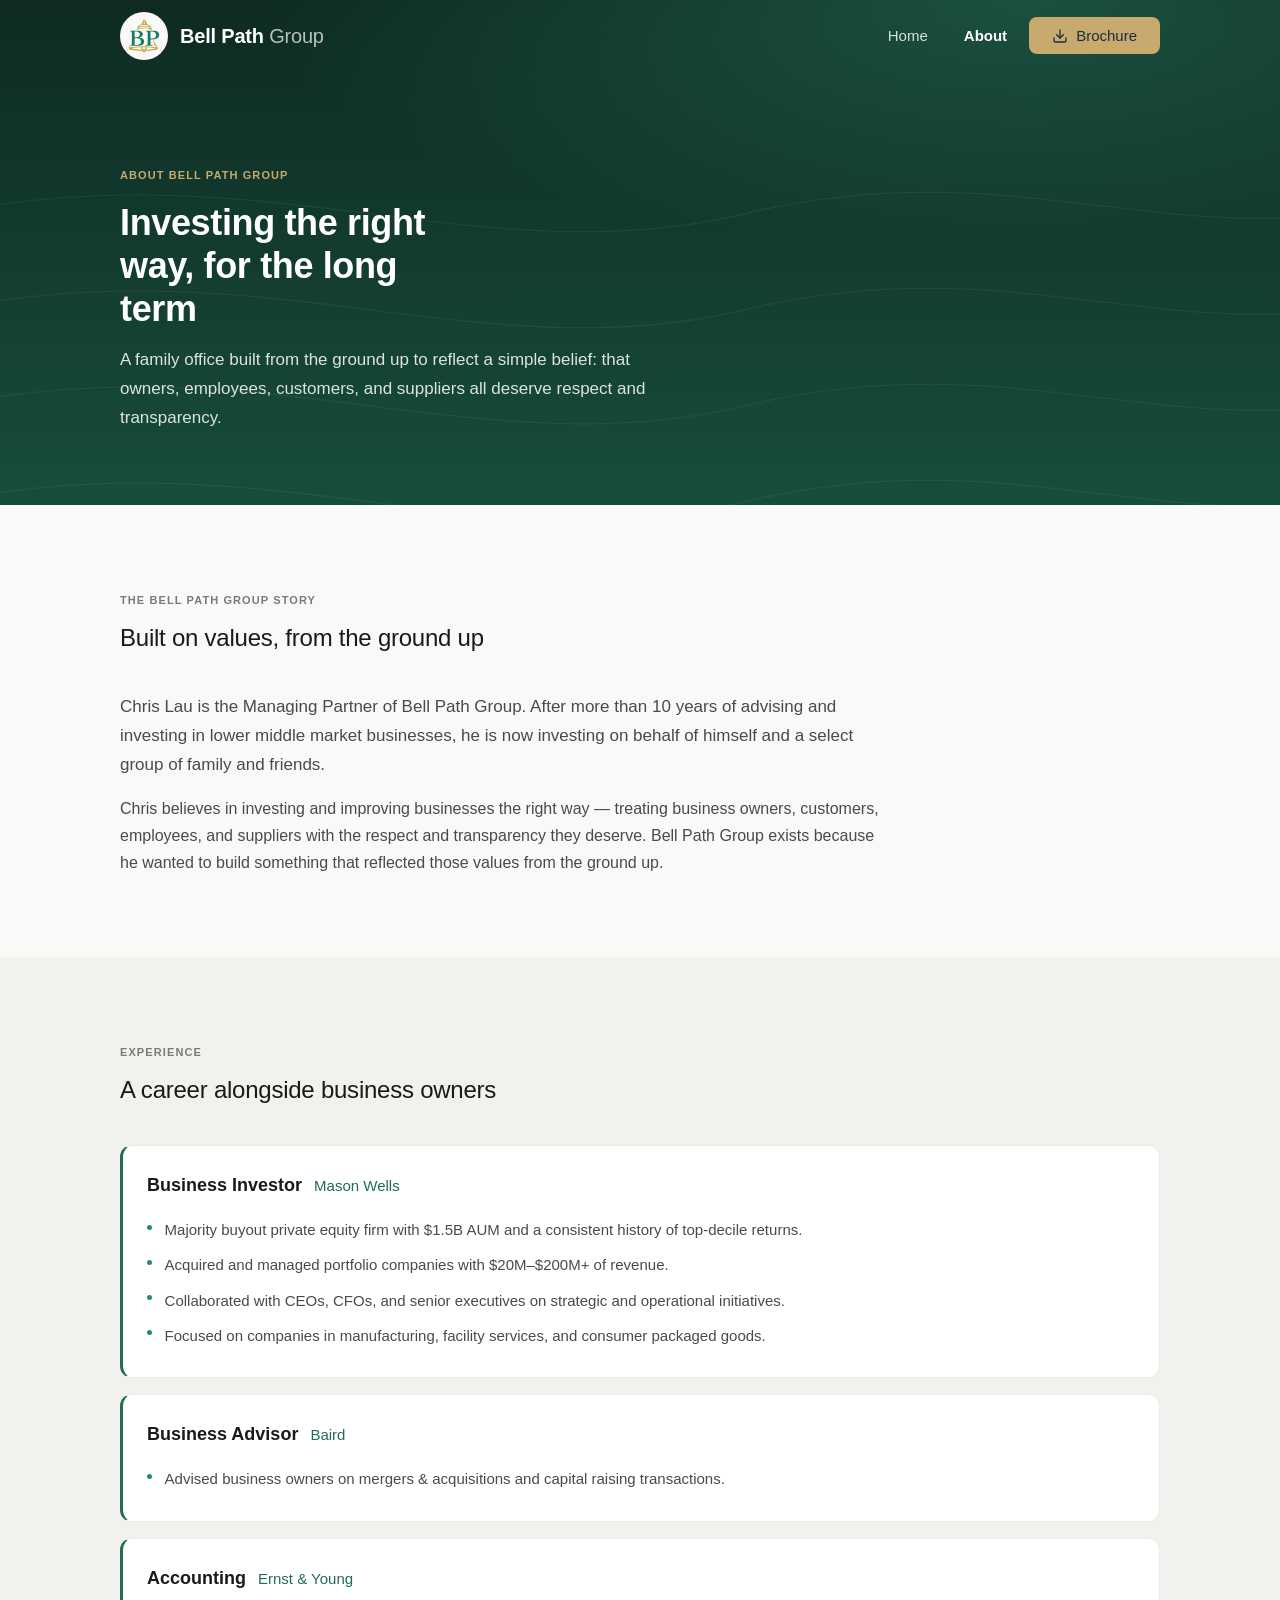
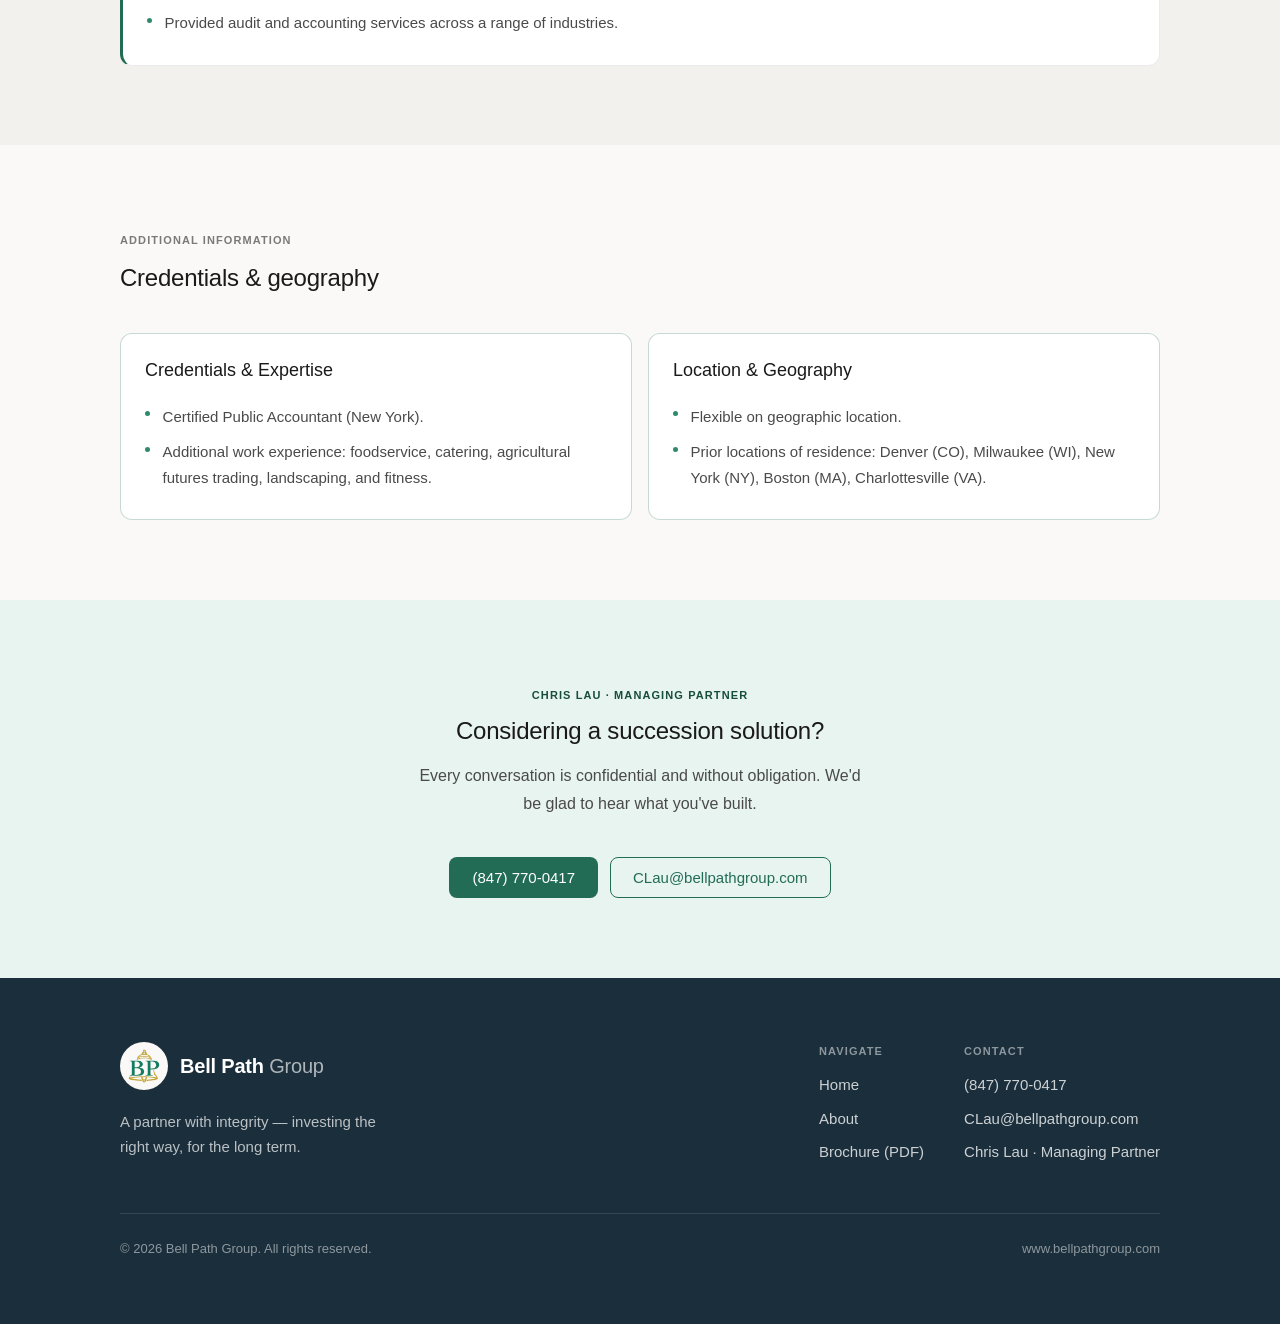
==== about/index.html @ efa6c548 "Initial commit: Bell Path Group website Two-page static site (HTML/CSS/vanilla JS) for zero-config N" ====
<!DOCTYPE html>
<html lang="en">
<head>
  <meta charset="UTF-8" />
  <meta name="viewport" content="width=device-width, initial-scale=1.0" />

  <title>About — Bell Path Group | Investing the right way, for the long term</title>
  <meta name="description" content="Chris Lau, Managing Partner of Bell Path Group, on investing and improving businesses the right way — with respect, transparency, and a long-term view." />

  <!-- Canonical & social -->
  <link rel="canonical" href="https://www.bellpathgroup.com/about/" />
  <meta property="og:type" content="website" />
  <meta property="og:url" content="https://www.bellpathgroup.com/about/" />
  <meta property="og:title" content="About — Bell Path Group" />
  <meta property="og:description" content="Investing the right way, for the long term. The story of Bell Path Group and its Managing Partner, Chris Lau." />
  <meta name="theme-color" content="#226C55" />

  <!-- Favicon: generated from the Bell Path Group bell mark -->
  <link rel="icon" href="../assets/favicon.ico" sizes="any" />
  <link rel="icon" type="image/png" sizes="64x64" href="../assets/favicon.png" />
  <link rel="apple-touch-icon" href="../assets/apple-touch-icon.png" />

  <!-- Relative path climbs one level out of /about/ -->
  <link rel="preload" href="../assets/css/styles.css" as="style" />
  <link rel="stylesheet" href="../assets/css/styles.css" />
</head>
<body>
  <a class="skip-link" href="#main">Skip to content</a>

  <!-- ====================================================================
       NAVIGATION (shared)
       ==================================================================== -->
  <header class="nav" data-nav>
    <div class="nav__inner">
      <a class="brand" href="/" aria-label="Bell Path Group — home">
        <span class="brand__emblem">
          <img src="../assets/logo.png" alt="" width="46" height="46" />
        </span>
        <span class="brand__word">Bell Path <span class="sub">Group</span></span>
      </a>

      <button class="nav__toggle" data-nav-toggle aria-label="Toggle navigation menu" aria-expanded="false" aria-controls="nav-links">
        <svg width="24" height="24" viewBox="0 0 24 24" fill="none" stroke="currentColor" stroke-width="2" stroke-linecap="round">
          <line x1="3" y1="6" x2="21" y2="6"/><line x1="3" y1="12" x2="21" y2="12"/><line x1="3" y1="18" x2="21" y2="18"/>
        </svg>
      </button>

      <nav class="nav__links" id="nav-links" data-nav-links aria-label="Primary">
        <a class="nav__link" href="/">Home</a>
        <a class="nav__link" href="/about/" aria-current="page">About</a>
        <a class="btn btn--primary" href="../assets/brochure.pdf" target="_blank" rel="noopener" download>
          <svg width="16" height="16" viewBox="0 0 24 24" fill="none" stroke="currentColor" stroke-width="2" stroke-linecap="round" stroke-linejoin="round" aria-hidden="true">
            <path d="M21 15v4a2 2 0 0 1-2 2H5a2 2 0 0 1-2-2v-4"/><polyline points="7 10 12 15 17 10"/><line x1="12" y1="15" x2="12" y2="3"/>
          </svg>
          Brochure
        </a>
      </nav>
    </div>
  </header>

  <main id="main">

    <!-- ==================================================================
         PAGE HERO
         ================================================================== -->
    <section class="page-hero">
      <div class="container">
        <span class="eyebrow reveal">About Bell Path Group</span>
        <h1 class="reveal" data-delay="1">Investing the right way, for the long term</h1>
        <p class="reveal" data-delay="2">
          A family office built from the ground up to reflect a simple belief: that owners,
          employees, customers, and suppliers all deserve respect and transparency.
        </p>
      </div>
    </section>

    <!-- ==================================================================
         THE STORY
         ================================================================== -->
    <section class="section">
      <div class="container">
        <div class="section-head reveal">
          <span class="eyebrow">The Bell Path Group Story</span>
          <h2>Built on values, from the ground up</h2>
        </div>
        <div class="prose-block">
          <p class="body-lg reveal">
            Chris Lau is the Managing Partner of Bell Path Group. After more than 10 years of advising
            and investing in lower middle market businesses, he is now investing on behalf of himself
            and a select group of family and friends.
          </p>
          <p class="body reveal" data-delay="1">
            Chris believes in investing and improving businesses the right way — treating business
            owners, customers, employees, and suppliers with the respect and transparency they deserve.
            Bell Path Group exists because he wanted to build something that reflected those values
            from the ground up.
          </p>
        </div>
      </div>
    </section>

    <!-- ==================================================================
         EXPERIENCE
         ================================================================== -->
    <section class="section bg-linen">
      <div class="container">
        <div class="section-head reveal">
          <span class="eyebrow">Experience</span>
          <h2>A career alongside business owners</h2>
        </div>

        <div class="xp">
          <article class="xp__item reveal">
            <div class="xp__head">
              <span class="xp__role">Business Investor</span>
              <span class="xp__org">Mason Wells</span>
            </div>
            <ul class="xp__list">
              <li>Majority buyout private equity firm with $1.5B AUM and a consistent history of top-decile returns.</li>
              <li>Acquired and managed portfolio companies with $20M–$200M+ of revenue.</li>
              <li>Collaborated with CEOs, CFOs, and senior executives on strategic and operational initiatives.</li>
              <li>Focused on companies in manufacturing, facility services, and consumer packaged goods.</li>
            </ul>
          </article>

          <article class="xp__item reveal" data-delay="1">
            <div class="xp__head">
              <span class="xp__role">Business Advisor</span>
              <span class="xp__org">Baird</span>
            </div>
            <ul class="xp__list">
              <li>Advised business owners on mergers &amp; acquisitions and capital raising transactions.</li>
            </ul>
          </article>

          <article class="xp__item reveal" data-delay="2">
            <div class="xp__head">
              <span class="xp__role">Accounting</span>
              <span class="xp__org">Ernst &amp; Young</span>
            </div>
            <ul class="xp__list">
              <li>Provided audit and accounting services across a range of industries.</li>
            </ul>
          </article>
        </div>
      </div>
    </section>

    <!-- ==================================================================
         ADDITIONAL INFORMATION
         ================================================================== -->
    <section class="section">
      <div class="container">
        <div class="section-head reveal">
          <span class="eyebrow">Additional Information</span>
          <h2>Credentials &amp; geography</h2>
        </div>

        <div class="grid grid--2">
          <div class="card card--highlight reveal">
            <h3>Credentials &amp; Expertise</h3>
            <ul class="xp__list mt-4">
              <li>Certified Public Accountant (New York).</li>
              <li>Additional work experience: foodservice, catering, agricultural futures trading, landscaping, and fitness.</li>
            </ul>
          </div>
          <div class="card card--highlight reveal" data-delay="1">
            <h3>Location &amp; Geography</h3>
            <ul class="xp__list mt-4">
              <li>Flexible on geographic location.</li>
              <li>Prior locations of residence: Denver (CO), Milwaukee (WI), New York (NY), Boston (MA), Charlottesville (VA).</li>
            </ul>
          </div>
        </div>
      </div>
    </section>

    <!-- ==================================================================
         CONTACT CTA
         ================================================================== -->
    <section class="section bg-tint">
      <div class="container text-center reveal">
        <span class="eyebrow on-tint">Chris Lau · Managing Partner</span>
        <h2 class="mt-2">Considering a succession solution?</h2>
        <p class="body mt-4" style="margin-inline:auto; max-width: 52ch;">
          Every conversation is confidential and without obligation. We'd be glad to hear what you've built.
        </p>
        <div class="hero__actions" style="justify-content:center; margin-top: var(--space-10);">
          <a class="btn btn--primary" href="tel:+18477700417">(847) 770-0417</a>
          <a class="btn btn--outline" href="mailto:CLau@bellpathgroup.com">CLau@bellpathgroup.com</a>
        </div>
      </div>
    </section>
  </main>

  <!-- ====================================================================
       FOOTER (shared)
       ==================================================================== -->
  <footer class="footer">
    <div class="container footer__inner">
      <div class="footer__brand">
        <a class="brand" href="/" aria-label="Bell Path Group — home">
          <span class="brand__emblem">
            <img src="../assets/logo.png" alt="" width="46" height="46" />
          </span>
          <span class="brand__word">Bell Path <span class="sub">Group</span></span>
        </a>
        <p class="footer__tagline">A partner with integrity — investing the right way, for the long term.</p>
      </div>

      <div class="footer__nav">
        <div class="footer__col">
          <h4>Navigate</h4>
          <a href="/">Home</a>
          <a href="/about/">About</a>
          <a href="../assets/brochure.pdf" target="_blank" rel="noopener">Brochure (PDF)</a>
        </div>
        <div class="footer__col">
          <h4>Contact</h4>
          <a href="tel:+18477700417">(847) 770-0417</a>
          <a href="mailto:CLau@bellpathgroup.com">CLau@bellpathgroup.com</a>
          <p>Chris Lau · Managing Partner</p>
        </div>
      </div>
    </div>

    <div class="container">
      <div class="footer__bottom">
        <span>© <span data-year>2026</span> Bell Path Group. All rights reserved.</span>
        <span>www.bellpathgroup.com</span>
      </div>
    </div>
  </footer>

  <script src="../assets/js/main.js" defer></script>
</body>
</html>
---- assets/css/styles.css ----
/* ============================================================================
   Bell Path Group — Global Stylesheet
   Tokens, type scale, components, and layout translated 1:1 from
   bell_path_group_style_guide.html (v1.0 · 2026).
   ========================================================================== */

/* ---------------------------------------------------------------------------
   1. Design Tokens
   ------------------------------------------------------------------------- */
:root {
  /* Brand color palette (per style guide) */
  --bp-primary: #226C55;        /* Forest — primary brand            */
  --bp-primary-dark: #174d3c;   /* Deep Forest — hover / dark accents */
  --bp-primary-light: #2d8a6d;  /* Sage — links / light hover         */
  --bp-primary-tint: #e8f4f0;   /* Mist — tinted backgrounds          */
  --bp-primary-mid: #d0ead3;
  --bp-navy: #1a2e3b;           /* Midnight — nav / footer / text     */
  --bp-navy-mid: #2c4a5e;
  --bp-gold: #c8a96e;           /* Wheat — gold accent                */
  --bp-gold-tint: #faf3e8;
  --bp-ivory: #faf9f7;          /* Page background                    */
  --bp-linen: #f3f1ed;          /* Cards / sections                   */

  /* Text */
  --bp-text: #1a1a1a;
  --bp-text-mid: #4a4a4a;
  --bp-text-muted: #7a7a7a;

  /* Borders */
  --bp-border: rgba(34, 108, 85, 0.15);
  --bp-border-neutral: rgba(0, 0, 0, 0.08);

  /* Radius scale */
  --radius-sm: 4px;   /* chips, tags            */
  --radius-md: 8px;   /* inputs, buttons        */
  --radius-lg: 12px;  /* cards                  */
  --radius-xl: 16px;  /* panels, modals         */

  /* Spacing scale (4 / 8 / 12 / 16 / 24 / 40 / 80) */
  --space-1: 4px;
  --space-2: 8px;
  --space-3: 12px;
  --space-4: 16px;
  --space-6: 24px;
  --space-10: 40px;
  --space-20: 80px;

  /* Motion — calm and confident, never flashy */
  --ease: ease-out;
  --t-hover: 150ms;
  --t-entrance: 300ms;
  --t-page: 400ms;

  /* Layout */
  --maxw: 1120px;
  --maxw-prose: 760px;
  --nav-h: 72px;
}

/* ---------------------------------------------------------------------------
   2. Reset & Base
   ------------------------------------------------------------------------- */
*,
*::before,
*::after { box-sizing: border-box; margin: 0; padding: 0; }

html {
  scroll-behavior: smooth;
  -webkit-text-size-adjust: 100%;
}

body {
  font-family: -apple-system, BlinkMacSystemFont, 'Inter', 'Segoe UI', sans-serif;
  background: var(--bp-ivory);
  color: var(--bp-text);
  line-height: 1.7;
  font-size: 16px;
  -webkit-font-smoothing: antialiased;
  text-rendering: optimizeLegibility;
  overflow-x: hidden;
}

img { max-width: 100%; display: block; }

a { color: var(--bp-primary-light); text-decoration: none; transition: color var(--t-hover) var(--ease); }
a:hover { color: var(--bp-primary-dark); }

:focus-visible {
  outline: 2px solid var(--bp-primary);
  outline-offset: 3px;
  border-radius: var(--radius-sm);
}

/* ---------------------------------------------------------------------------
   3. Type Scale (matches style guide spec)
   ------------------------------------------------------------------------- */
.display {
  font-size: clamp(2.5rem, 6vw, 3.25rem);  /* ~48px display */
  font-weight: 600;
  letter-spacing: -0.02em;
  line-height: 1.1;
}
h1, .h1 {
  font-size: clamp(1.9rem, 4vw, 2.25rem);  /* ~36px */
  font-weight: 600;
  letter-spacing: -0.01em;
  line-height: 1.2;
  color: var(--bp-text);
}
h2, .h2 {
  font-size: clamp(1.35rem, 2.6vw, 1.5rem); /* ~24px */
  font-weight: 500;
  letter-spacing: -0.01em;
  line-height: 1.3;
  color: var(--bp-text);
}
h3, .h3 {
  font-size: 1.125rem;                       /* 18px */
  font-weight: 500;
  line-height: 1.4;
  color: var(--bp-text);
}
.body-lg { font-size: 1.0625rem; line-height: 1.7; color: var(--bp-text-mid); }
.body { font-size: 1rem; line-height: 1.7; color: var(--bp-text-mid); }
.small { font-size: 0.8125rem; color: var(--bp-text-muted); line-height: 1.6; }

.eyebrow {
  font-size: 0.6875rem;        /* 11px */
  font-weight: 600;
  text-transform: uppercase;
  letter-spacing: 0.1em;
  color: var(--bp-text-muted);
  display: inline-block;
}
.eyebrow.on-tint { color: var(--bp-primary-dark); }

/* Limit prose line length to 65–75 characters */
.prose p { max-width: var(--maxw-prose); }

/* ---------------------------------------------------------------------------
   4. Layout helpers
   ------------------------------------------------------------------------- */
.container {
  width: 100%;
  max-width: var(--maxw);
  margin: 0 auto;
  padding-inline: clamp(1.25rem, 5vw, 2.5rem);
}
.section { padding-block: clamp(3.5rem, 8vw, 5rem); }
.section--tight { padding-block: clamp(2.5rem, 6vw, 3.5rem); }
.section-head { margin-bottom: var(--space-10); max-width: var(--maxw-prose); }
.section-head .eyebrow { margin-bottom: var(--space-3); }
.section-head h2 { margin-bottom: var(--space-3); }

.divider { height: 1px; background: var(--bp-border-neutral); border: 0; }

.bg-linen { background: var(--bp-linen); }
.bg-tint { background: var(--bp-primary-tint); }
.bg-navy { background: var(--bp-navy); color: #fff; }

/* ---------------------------------------------------------------------------
   5. Navigation — floating, calm
   ------------------------------------------------------------------------- */
.nav {
  position: fixed;
  top: 0; left: 0; right: 0;
  height: var(--nav-h);
  z-index: 50;
  display: flex;
  align-items: center;
  transition: background var(--t-page) var(--ease),
              border-color var(--t-page) var(--ease),
              backdrop-filter var(--t-page) var(--ease);
  border-bottom: 1px solid transparent;
}
/* Transparent over the dark hero, solid once scrolled */
.nav--solid {
  background: rgba(250, 249, 247, 0.85);
  backdrop-filter: saturate(180%) blur(12px);
  -webkit-backdrop-filter: saturate(180%) blur(12px);
  border-bottom-color: var(--bp-border-neutral);
}
.nav__inner {
  width: 100%;
  max-width: var(--maxw);
  margin: 0 auto;
  padding-inline: clamp(1.25rem, 5vw, 2.5rem);
  display: flex;
  align-items: center;
  justify-content: space-between;
  gap: var(--space-6);
}

/* Brand lockup */
.brand { display: inline-flex; align-items: center; gap: 0.75rem; }
.brand__emblem {
  width: 48px; height: 48px;
  padding: 5px;                 /* constant — keeps logo size stable across states */
  border-radius: 50%;
  background: transparent;      /* bare on light surfaces */
  display: grid; place-items: center;
  flex-shrink: 0;
  transition: opacity var(--t-hover) var(--ease),
              background var(--t-page) var(--ease);
}
.brand__emblem img { width: 100%; height: 100%; object-fit: contain; display: block; }
.brand:hover .brand__emblem { opacity: 0.82; }

/* Ivory "coin" backing only where the background is dark, so the green "BP"
   keeps full contrast. Fades in/out smoothly as the nav transitions. */
.nav:not(.nav--solid) .brand__emblem,
.footer__brand .brand__emblem { background: var(--bp-ivory); }
.brand__word {
  font-size: 1.25rem; font-weight: 600; letter-spacing: -0.01em;
  color: var(--bp-primary);
  transition: color var(--t-page) var(--ease);
  white-space: nowrap;
}
.brand__word .sub { font-weight: 400; color: rgba(34, 108, 85, 0.65); }

/* Over dark hero: invert brand wordmark */
.nav:not(.nav--solid) .brand__word { color: #fff; }
.nav:not(.nav--solid) .brand__word .sub { color: rgba(255, 255, 255, 0.7); }

/* Nav links */
.nav__links { display: flex; align-items: center; gap: var(--space-2); }
.nav__link {
  font-size: 0.9375rem;
  font-weight: 500;
  color: var(--bp-text-mid);
  padding: 0.5rem 0.875rem;
  border-radius: var(--radius-md);
  transition: color var(--t-hover) var(--ease), background var(--t-hover) var(--ease);
}
.nav__link:hover { color: var(--bp-primary); background: var(--bp-primary-tint); }
.nav__link[aria-current="page"] { color: var(--bp-primary); font-weight: 600; }
.nav:not(.nav--solid) .nav__link { color: rgba(255, 255, 255, 0.82); }
.nav:not(.nav--solid) .nav__link:hover { color: #fff; background: rgba(255, 255, 255, 0.12); }
.nav:not(.nav--solid) .nav__link[aria-current="page"] { color: #fff; }

/* ---------------------------------------------------------------------------
   6. Buttons
   ------------------------------------------------------------------------- */
.btn {
  display: inline-flex;
  align-items: center;
  justify-content: center;
  gap: 0.5rem;
  font-family: inherit;
  font-size: 0.9375rem;
  font-weight: 500;
  line-height: 1;
  padding: 0.75rem 1.375rem;
  border-radius: var(--radius-md);
  border: 1.5px solid transparent;
  cursor: pointer;
  transition: background var(--t-hover) var(--ease),
              color var(--t-hover) var(--ease),
              border-color var(--t-hover) var(--ease);
  white-space: nowrap;
}
.btn--primary { background: var(--bp-primary); color: #fff; }
.btn--primary:hover { background: var(--bp-primary-dark); color: #fff; }

.btn--outline { background: transparent; color: var(--bp-primary); border-color: var(--bp-primary); }
.btn--outline:hover { background: var(--bp-primary-tint); color: var(--bp-primary-dark); }

.btn--ghost { background: transparent; color: var(--bp-text-mid); border-color: var(--bp-border-neutral); }
.btn--ghost:hover { background: var(--bp-linen); color: var(--bp-text); }

.btn--navy { background: var(--bp-navy); color: #fff; }
.btn--navy:hover { background: #0f1d26; color: #fff; }

/* On dark hero, the outline button needs light treatment */
.btn--on-dark { background: rgba(255,255,255,0.08); color: #fff; border-color: rgba(255,255,255,0.5); }
.btn--on-dark:hover { background: rgba(255,255,255,0.16); border-color: #fff; }

/* Brochure button in nav — prominent, with download glyph */
.nav .btn { padding-block: 0.6rem; }
.nav:not(.nav--solid) .btn--primary { background: var(--bp-gold); color: var(--bp-navy); }
.nav:not(.nav--solid) .btn--primary:hover { background: #d8bd86; }

/* ---------------------------------------------------------------------------
   7. Badges & Tags
   ------------------------------------------------------------------------- */
.badge {
  display: inline-block;
  padding: 0.25rem 0.75rem;
  border-radius: 999px;
  font-size: 0.75rem;
  font-weight: 500;
  line-height: 1.5;
}
.badge--green { background: var(--bp-primary-tint); color: var(--bp-primary-dark); }
.badge--navy { background: #e0e8ef; color: var(--bp-navy); }
.badge--gold { background: var(--bp-gold-tint); color: #7a5c28; }
.badge--neutral { background: var(--bp-linen); color: var(--bp-text-mid); border: 1px solid var(--bp-border-neutral); }

.tag-row { display: flex; flex-wrap: wrap; gap: var(--space-2); }

/* ---------------------------------------------------------------------------
   8. Cards & Surfaces (elevation via border/contrast — never box-shadow)
   ------------------------------------------------------------------------- */
.card {
  background: #fff;
  border: 1px solid var(--bp-border-neutral);
  border-radius: var(--radius-lg);
  padding: var(--space-6);
}
.card--surface { background: var(--bp-linen); }
.card--highlight { border: 1.5px solid rgba(34, 108, 85, 0.25); }
.card--tint { background: var(--bp-primary-tint); border: 1px solid var(--bp-border); }
.card--navy { background: var(--bp-navy); color: #fff; border: none; }

/* ---------------------------------------------------------------------------
   9. Grid utilities
   ------------------------------------------------------------------------- */
.grid { display: grid; gap: var(--space-4); }
.grid--2 { grid-template-columns: repeat(2, 1fr); }
.grid--3 { grid-template-columns: repeat(3, 1fr); }
.grid--4 { grid-template-columns: repeat(4, 1fr); }
.grid--auto { grid-template-columns: repeat(auto-fit, minmax(220px, 1fr)); }

@media (max-width: 860px) {
  .grid--3, .grid--4 { grid-template-columns: repeat(2, 1fr); }
}
@media (max-width: 560px) {
  .grid--2, .grid--3, .grid--4 { grid-template-columns: 1fr; }
}

/* ---------------------------------------------------------------------------
   10. Reveal-on-scroll animation (respects reduced motion)
   ------------------------------------------------------------------------- */
.reveal {
  opacity: 0;
  transform: translateY(22px);
  transition: opacity var(--t-entrance) var(--ease),
              transform var(--t-entrance) var(--ease);
  will-change: opacity, transform;
}
.reveal.is-visible { opacity: 1; transform: none; }
.reveal[data-delay="1"] { transition-delay: 80ms; }
.reveal[data-delay="2"] { transition-delay: 160ms; }
.reveal[data-delay="3"] { transition-delay: 240ms; }

@media (prefers-reduced-motion: reduce) {
  html { scroll-behavior: auto; }
  .reveal { opacity: 1; transform: none; transition: none; }
  .parallax-layer { transform: none !important; }
}

/* ---------------------------------------------------------------------------
   11. Footer
   ------------------------------------------------------------------------- */
.footer {
  background: var(--bp-navy);
  color: rgba(255, 255, 255, 0.7);
  padding-block: clamp(3rem, 6vw, 4rem);
}
.footer__inner {
  display: flex;
  flex-wrap: wrap;
  justify-content: space-between;
  align-items: flex-start;
  gap: var(--space-10);
}
.footer__brand .brand__word { color: #fff; }
.footer__brand .brand__word .sub { color: rgba(255,255,255,0.65); }
.footer__tagline { margin-top: var(--space-4); max-width: 34ch; font-size: 0.9375rem; line-height: 1.7; }
.footer__col h4 {
  font-size: 0.6875rem; font-weight: 600; text-transform: uppercase;
  letter-spacing: 0.1em; color: rgba(255,255,255,0.5); margin-bottom: var(--space-3);
}
.footer__col a, .footer__col p { color: rgba(255,255,255,0.78); font-size: 0.9375rem; display: block; margin-bottom: 0.5rem; }
.footer__col a:hover { color: #fff; }
.footer__nav { display: flex; gap: var(--space-10); flex-wrap: wrap; }
.footer__bottom {
  margin-top: var(--space-10);
  padding-top: var(--space-6);
  border-top: 1px solid rgba(255,255,255,0.12);
  display: flex; flex-wrap: wrap; justify-content: space-between; gap: var(--space-3);
  font-size: 0.8125rem; color: rgba(255,255,255,0.5);
}

/* ---------------------------------------------------------------------------
   12. Forms (per style guide)
   ------------------------------------------------------------------------- */
.field { display: flex; flex-direction: column; }
.field-label { font-size: 0.8125rem; font-weight: 500; color: var(--bp-text-mid); margin-bottom: 0.4rem; }
.field-input,
.field-textarea {
  width: 100%;
  padding: 0.7rem 0.85rem;
  border: 1px solid #d0cfc8;
  border-radius: var(--radius-md);
  font-size: 0.9375rem;
  font-family: inherit;
  color: var(--bp-text);
  background: #fff;
  outline: none;
  transition: border-color var(--t-hover) var(--ease), box-shadow var(--t-hover) var(--ease);
}
.field-textarea { resize: vertical; min-height: 120px; line-height: 1.6; }
.field-input:focus,
.field-textarea:focus {
  border-color: var(--bp-primary);
  box-shadow: 0 0 0 3px rgba(34, 108, 85, 0.12);
}
.field-hint { font-size: 0.6875rem; color: var(--bp-text-muted); margin-top: 0.35rem; }

/* ---------------------------------------------------------------------------
   13. Utilities
   ------------------------------------------------------------------------- */
.skip-link {
  position: absolute; left: -999px; top: 0; z-index: 100;
  background: var(--bp-primary); color: #fff;
  padding: 0.6rem 1rem; border-radius: var(--radius-md);
}
.skip-link:focus { left: 1rem; top: 1rem; color: #fff; }

.visually-hidden {
  position: absolute; width: 1px; height: 1px; padding: 0; margin: -1px;
  overflow: hidden; clip: rect(0 0 0 0); white-space: nowrap; border: 0;
}
.text-center { text-align: center; }
.mt-2 { margin-top: var(--space-2); }
.mt-4 { margin-top: var(--space-4); }
.mt-6 { margin-top: var(--space-6); }
.mt-10 { margin-top: var(--space-10); }

/* ---------------------------------------------------------------------------
   14. HERO — layered, on-brand CSS scene with scroll parallax
   A misty forest "path" built entirely in code: stacked color washes, an
   abstract topographic ridge-line, and soft light. No external image.
   ------------------------------------------------------------------------- */
.hero {
  position: relative;
  min-height: 100svh;
  display: flex;
  align-items: center;
  overflow: hidden;
  background: var(--bp-navy);
  isolation: isolate;
}

/* Stage holds every parallax layer; each moves at its own rate via JS. */
.hero__stage { position: absolute; inset: -10% 0 0 0; z-index: -2; }
.parallax-layer {
  position: absolute;
  inset: 0;
  width: 100%;
  height: 120%;
  will-change: transform;
  background-repeat: no-repeat;
  background-size: cover;
  background-position: center;
}

/* Layer 1 — deep atmospheric gradient (sky / depth) */
.layer--sky {
  background:
    radial-gradient(120% 90% at 70% 8%, rgba(45, 138, 109, 0.45) 0%, rgba(45,138,109,0) 55%),
    radial-gradient(100% 80% at 18% 100%, rgba(23, 77, 60, 0.9) 0%, rgba(23,77,60,0) 60%),
    linear-gradient(180deg, #0e2a22 0%, #123b30 38%, #174d3c 100%);
}

/* Layer 2 — far ridge line (topographic silhouette) */
.layer--ridge-far {
  background-image: url("data:image/svg+xml,%3Csvg xmlns='http://www.w3.org/2000/svg' width='1440' height='600' viewBox='0 0 1440 600' preserveAspectRatio='xMidYMax slice'%3E%3Cpath d='M0 420 C 180 360 320 400 480 372 C 660 340 760 300 960 332 C 1140 360 1280 330 1440 352 L1440 600 L0 600 Z' fill='%231b5a47'/%3E%3C/svg%3E");
  background-position: center bottom;
  opacity: 0.9;
}

/* Layer 3 — mid ridge */
.layer--ridge-mid {
  background-image: url("data:image/svg+xml,%3Csvg xmlns='http://www.w3.org/2000/svg' width='1440' height='600' viewBox='0 0 1440 600' preserveAspectRatio='xMidYMax slice'%3E%3Cpath d='M0 470 C 200 430 300 460 520 440 C 720 422 860 470 1040 452 C 1220 434 1320 466 1440 450 L1440 600 L0 600 Z' fill='%23226C55'/%3E%3C/svg%3E");
  background-position: center bottom;
}

/* Layer 4 — foreground ridge with a winding "path" */
.layer--fore {
  background-image: url("data:image/svg+xml,%3Csvg xmlns='http://www.w3.org/2000/svg' width='1440' height='620' viewBox='0 0 1440 620' preserveAspectRatio='xMidYMax slice'%3E%3Cpath d='M0 540 C 240 500 360 540 600 528 C 820 518 980 560 1180 540 C 1300 528 1380 552 1440 544 L1440 620 L0 620 Z' fill='%23123b30'/%3E%3Cpath d='M690 620 C 700 560 760 520 720 470 C 690 432 740 400 730 360' stroke='%232d8a6d' stroke-width='3' fill='none' opacity='0.5' stroke-linecap='round'/%3E%3C/svg%3E");
  background-position: center bottom;
}

/* Topographic contour overlay — subtle "path" motif from the logo */
.layer--topo {
  background-image: url("data:image/svg+xml,%3Csvg xmlns='http://www.w3.org/2000/svg' width='1200' height='800' viewBox='0 0 1200 800'%3E%3Cg fill='none' stroke='%23ffffff' stroke-width='1' opacity='0.05'%3E%3Cpath d='M-50 250 C 250 180 450 320 700 250 C 950 180 1100 300 1300 240'/%3E%3Cpath d='M-50 330 C 250 260 450 400 700 330 C 950 260 1100 380 1300 320'/%3E%3Cpath d='M-50 410 C 250 340 450 480 700 410 C 950 340 1100 460 1300 400'/%3E%3Cpath d='M-50 490 C 250 420 450 560 700 490 C 950 420 1100 540 1300 480'/%3E%3Cpath d='M-50 570 C 250 500 450 640 700 570 C 950 500 1100 620 1300 560'/%3E%3C/g%3E%3C/svg%3E");
  background-size: cover;
}

/* Readability scrim so headline text always clears contrast */
.hero__scrim {
  position: absolute; inset: 0; z-index: -1;
  background:
    linear-gradient(180deg, rgba(14,30,28,0.55) 0%, rgba(14,30,28,0.15) 45%, rgba(14,30,28,0.65) 100%);
}

.hero__content { position: relative; z-index: 1; max-width: 760px; padding-block: var(--nav-h); }
.hero .eyebrow { color: var(--bp-gold); margin-bottom: var(--space-4); }
.hero__title { color: #fff; margin-bottom: var(--space-6); }
.hero__title .accent { color: var(--bp-gold); }
.hero__lede { color: rgba(255,255,255,0.88); font-size: clamp(1.05rem, 2.2vw, 1.25rem); line-height: 1.65; max-width: 60ch; }
.hero__actions { display: flex; flex-wrap: wrap; gap: var(--space-3); margin-top: var(--space-10); }

/* Scroll cue */
.hero__cue {
  position: absolute; left: 50%; bottom: 1.75rem; transform: translateX(-50%);
  z-index: 1; display: flex; flex-direction: column; align-items: center; gap: 0.5rem;
  color: rgba(255,255,255,0.6); font-size: 0.6875rem; letter-spacing: 0.14em; text-transform: uppercase;
}
.hero__cue svg { animation: cueBob 2.4s var(--ease) infinite; }
@keyframes cueBob { 0%,100% { transform: translateY(0); } 50% { transform: translateY(6px); } }
@media (prefers-reduced-motion: reduce) { .hero__cue svg { animation: none; } }

/* ---------------------------------------------------------------------------
   15. Approach list (numbered, calm)
   ------------------------------------------------------------------------- */
.approach { display: grid; gap: var(--space-4); grid-template-columns: repeat(2, 1fr); }
@media (max-width: 760px) { .approach { grid-template-columns: 1fr; } }
.approach__item {
  display: flex; gap: var(--space-4);
  padding: var(--space-6);
  background: #fff;
  border: 1px solid var(--bp-border-neutral);
  border-radius: var(--radius-lg);
  transition: border-color var(--t-hover) var(--ease);
}
.approach__item:hover { border-color: rgba(34,108,85,0.3); }
.approach__num {
  flex-shrink: 0;
  width: 36px; height: 36px;
  border-radius: 999px;
  background: var(--bp-primary-tint);
  color: var(--bp-primary-dark);
  display: grid; place-items: center;
  font-weight: 600; font-size: 0.9375rem;
}
.approach__item h3 { margin-bottom: 0.35rem; }
.approach__item p { font-size: 0.9375rem; color: var(--bp-text-mid); }

/* ---------------------------------------------------------------------------
   16. Attribute cards
   ------------------------------------------------------------------------- */
.attr { padding: var(--space-6); }
.attr .eyebrow { margin-bottom: var(--space-3); display: block; }
.attr p, .attr ul { font-size: 0.9375rem; color: var(--bp-text-mid); }
.attr ul { list-style: none; }
.attr li { padding-left: 1.1rem; position: relative; margin-bottom: 0.3rem; }
.attr li::before {
  content: ""; position: absolute; left: 0; top: 0.62em;
  width: 5px; height: 5px; border-radius: 999px; background: var(--bp-primary-light);
}
.attr .num { font-size: 1.5rem; font-weight: 600; color: var(--bp-primary); letter-spacing: -0.02em; }

/* ---------------------------------------------------------------------------
   17. Sectors — services / products columns
   ------------------------------------------------------------------------- */
.sector-group { margin-bottom: var(--space-10); }
.sector-group:last-child { margin-bottom: 0; }
.sector-group > h3 {
  font-size: 1.25rem; font-weight: 600; color: var(--bp-primary);
  margin-bottom: var(--space-6); padding-bottom: var(--space-3);
  border-bottom: 1px solid var(--bp-border-neutral);
}
.sector-card h4 { font-size: 1rem; font-weight: 600; color: var(--bp-text); margin-bottom: var(--space-3); }
.sector-card ul { list-style: none; }
.sector-card li {
  font-size: 0.9375rem; color: var(--bp-text-mid);
  padding: 0.3rem 0 0.3rem 1.1rem; position: relative;
}
.sector-card li::before {
  content: ""; position: absolute; left: 0; top: 0.85em;
  width: 5px; height: 5px; border-radius: 999px; background: var(--bp-gold);
}

/* ---------------------------------------------------------------------------
   18. Contact section
   ------------------------------------------------------------------------- */
.contact-grid {
  display: grid; gap: var(--space-10);
  grid-template-columns: 0.85fr 1.15fr;
  align-items: start;
}
@media (max-width: 860px) { .contact-grid { grid-template-columns: 1fr; } }
.contact-card .form-grid {
  display: grid; grid-template-columns: 1fr 1fr; gap: var(--space-4);
}
.contact-card .form-grid .full { grid-column: 1 / -1; }
@media (max-width: 520px) { .contact-card .form-grid { grid-template-columns: 1fr; } }
.contact-detail { display: flex; gap: var(--space-3); align-items: flex-start; margin-bottom: var(--space-6); }
.contact-detail__icon {
  flex-shrink: 0; width: 40px; height: 40px; border-radius: var(--radius-md);
  background: var(--bp-primary-tint); color: var(--bp-primary); display: grid; place-items: center;
}
.contact-detail h4 { font-size: 0.8125rem; font-weight: 600; color: var(--bp-text-muted); text-transform: uppercase; letter-spacing: 0.08em; margin-bottom: 0.2rem; }
.contact-detail a, .contact-detail p { font-size: 1.0625rem; color: var(--bp-text); font-weight: 500; }
.contact-detail a:hover { color: var(--bp-primary); }

/* ---------------------------------------------------------------------------
   19. About page specifics
   ------------------------------------------------------------------------- */
.page-hero {
  position: relative;
  padding-top: calc(var(--nav-h) + clamp(3rem, 8vw, 5.5rem));
  padding-bottom: clamp(3rem, 7vw, 4.5rem);
  background: var(--bp-navy);
  color: #fff;
  overflow: hidden;
  isolation: isolate;
}
.page-hero::before {
  content: ""; position: absolute; inset: 0; z-index: -1;
  background:
    radial-gradient(110% 90% at 80% 0%, rgba(45,138,109,0.4) 0%, rgba(45,138,109,0) 55%),
    linear-gradient(180deg, #0e2a22 0%, #174d3c 100%);
}
.page-hero::after {
  content: ""; position: absolute; inset: 0; z-index: -1; opacity: 0.06;
  background-image: url("data:image/svg+xml,%3Csvg xmlns='http://www.w3.org/2000/svg' width='1200' height='600' viewBox='0 0 1200 600'%3E%3Cg fill='none' stroke='%23ffffff' stroke-width='1'%3E%3Cpath d='M-50 200 C 250 140 450 260 700 200 C 950 140 1100 240 1300 190'/%3E%3Cpath d='M-50 290 C 250 230 450 350 700 290 C 950 230 1100 330 1300 280'/%3E%3Cpath d='M-50 380 C 250 320 450 440 700 380 C 950 320 1100 420 1300 370'/%3E%3Cpath d='M-50 470 C 250 410 450 530 700 470 C 950 410 1100 510 1300 460'/%3E%3C/g%3E%3C/svg%3E");
  background-size: cover;
}
.page-hero .eyebrow { color: var(--bp-gold); margin-bottom: var(--space-4); }
.page-hero h1 { color: #fff; max-width: 16ch; }
.page-hero p { color: rgba(255,255,255,0.85); margin-top: var(--space-4); max-width: 56ch; font-size: 1.0625rem; }

/* Story prose */
.prose-block { max-width: var(--maxw-prose); }
.prose-block p { margin-bottom: var(--space-4); color: var(--bp-text-mid); }
.prose-block p:last-child { margin-bottom: 0; }

/* Experience timeline */
.xp { display: grid; gap: var(--space-4); }
.xp__item {
  padding: var(--space-6);
  background: #fff;
  border: 1px solid var(--bp-border-neutral);
  border-left: 3px solid var(--bp-primary);
  border-radius: var(--radius-lg);
}
.xp__head { display: flex; flex-wrap: wrap; align-items: baseline; gap: 0.5rem 0.75rem; margin-bottom: var(--space-3); }
.xp__role { font-size: 1.125rem; font-weight: 600; color: var(--bp-text); }
.xp__org { font-size: 0.9375rem; color: var(--bp-primary); font-weight: 500; }
.xp__list { list-style: none; }
.xp__list li {
  font-size: 0.9375rem; color: var(--bp-text-mid);
  padding: 0.3rem 0 0.3rem 1.1rem; position: relative;
}
.xp__list li::before {
  content: ""; position: absolute; left: 0; top: 0.82em;
  width: 5px; height: 5px; border-radius: 999px; background: var(--bp-primary-light);
}

/* ---------------------------------------------------------------------------
   20. Mobile navigation
   ------------------------------------------------------------------------- */
.nav__toggle {
  display: none;
  width: 44px; height: 44px;
  align-items: center; justify-content: center;
  background: transparent; border: none; cursor: pointer;
  color: var(--bp-text); border-radius: var(--radius-md);
}
.nav:not(.nav--solid) .nav__toggle { color: #fff; }

@media (max-width: 720px) {
  .nav__toggle { display: inline-flex; }
  .nav__links {
    position: fixed;
    inset: var(--nav-h) 0 auto 0;
    flex-direction: column;
    align-items: stretch;
    gap: 0;
    background: var(--bp-ivory);
    border-bottom: 1px solid var(--bp-border-neutral);
    padding: var(--space-3) clamp(1.25rem, 5vw, 2.5rem) var(--space-6);
    transform: translateY(-12px);
    opacity: 0;
    pointer-events: none;
    transition: opacity var(--t-entrance) var(--ease), transform var(--t-entrance) var(--ease);
  }
  .nav__links.is-open { transform: none; opacity: 1; pointer-events: auto; }
  /* Mobile menu always uses solid-style links regardless of nav state */
  .nav__link,
  .nav:not(.nav--solid) .nav__link { color: var(--bp-text-mid); padding: 0.85rem 0.5rem; border-radius: var(--radius-md); }
  .nav__link[aria-current="page"],
  .nav:not(.nav--solid) .nav__link[aria-current="page"] { color: var(--bp-primary); }
  .nav__links .btn { margin-top: var(--space-3); }
  .nav:not(.nav--solid) .btn--primary { background: var(--bp-primary); color: #fff; }
}
---- assets/css/styles.css ----
/* ============================================================================
   Bell Path Group — Global Stylesheet
   Tokens, type scale, components, and layout translated 1:1 from
   bell_path_group_style_guide.html (v1.0 · 2026).
   ========================================================================== */

/* ---------------------------------------------------------------------------
   1. Design Tokens
   ------------------------------------------------------------------------- */
:root {
  /* Brand color palette (per style guide) */
  --bp-primary: #226C55;        /* Forest — primary brand            */
  --bp-primary-dark: #174d3c;   /* Deep Forest — hover / dark accents */
  --bp-primary-light: #2d8a6d;  /* Sage — links / light hover         */
  --bp-primary-tint: #e8f4f0;   /* Mist — tinted backgrounds          */
  --bp-primary-mid: #d0ead3;
  --bp-navy: #1a2e3b;           /* Midnight — nav / footer / text     */
  --bp-navy-mid: #2c4a5e;
  --bp-gold: #c8a96e;           /* Wheat — gold accent                */
  --bp-gold-tint: #faf3e8;
  --bp-ivory: #faf9f7;          /* Page background                    */
  --bp-linen: #f3f1ed;          /* Cards / sections                   */

  /* Text */
  --bp-text: #1a1a1a;
  --bp-text-mid: #4a4a4a;
  --bp-text-muted: #7a7a7a;

  /* Borders */
  --bp-border: rgba(34, 108, 85, 0.15);
  --bp-border-neutral: rgba(0, 0, 0, 0.08);

  /* Radius scale */
  --radius-sm: 4px;   /* chips, tags            */
  --radius-md: 8px;   /* inputs, buttons        */
  --radius-lg: 12px;  /* cards                  */
  --radius-xl: 16px;  /* panels, modals         */

  /* Spacing scale (4 / 8 / 12 / 16 / 24 / 40 / 80) */
  --space-1: 4px;
  --space-2: 8px;
  --space-3: 12px;
  --space-4: 16px;
  --space-6: 24px;
  --space-10: 40px;
  --space-20: 80px;

  /* Motion — calm and confident, never flashy */
  --ease: ease-out;
  --t-hover: 150ms;
  --t-entrance: 300ms;
  --t-page: 400ms;

  /* Layout */
  --maxw: 1120px;
  --maxw-prose: 760px;
  --nav-h: 72px;
}

/* ---------------------------------------------------------------------------
   2. Reset & Base
   ------------------------------------------------------------------------- */
*,
*::before,
*::after { box-sizing: border-box; margin: 0; padding: 0; }

html {
  scroll-behavior: smooth;
  -webkit-text-size-adjust: 100%;
}

body {
  font-family: -apple-system, BlinkMacSystemFont, 'Inter', 'Segoe UI', sans-serif;
  background: var(--bp-ivory);
  color: var(--bp-text);
  line-height: 1.7;
  font-size: 16px;
  -webkit-font-smoothing: antialiased;
  text-rendering: optimizeLegibility;
  overflow-x: hidden;
}

img { max-width: 100%; display: block; }

a { color: var(--bp-primary-light); text-decoration: none; transition: color var(--t-hover) var(--ease); }
a:hover { color: var(--bp-primary-dark); }

:focus-visible {
  outline: 2px solid var(--bp-primary);
  outline-offset: 3px;
  border-radius: var(--radius-sm);
}

/* ---------------------------------------------------------------------------
   3. Type Scale (matches style guide spec)
   ------------------------------------------------------------------------- */
.display {
  font-size: clamp(2.5rem, 6vw, 3.25rem);  /* ~48px display */
  font-weight: 600;
  letter-spacing: -0.02em;
  line-height: 1.1;
}
h1, .h1 {
  font-size: clamp(1.9rem, 4vw, 2.25rem);  /* ~36px */
  font-weight: 600;
  letter-spacing: -0.01em;
  line-height: 1.2;
  color: var(--bp-text);
}
h2, .h2 {
  font-size: clamp(1.35rem, 2.6vw, 1.5rem); /* ~24px */
  font-weight: 500;
  letter-spacing: -0.01em;
  line-height: 1.3;
  color: var(--bp-text);
}
h3, .h3 {
  font-size: 1.125rem;                       /* 18px */
  font-weight: 500;
  line-height: 1.4;
  color: var(--bp-text);
}
.body-lg { font-size: 1.0625rem; line-height: 1.7; color: var(--bp-text-mid); }
.body { font-size: 1rem; line-height: 1.7; color: var(--bp-text-mid); }
.small { font-size: 0.8125rem; color: var(--bp-text-muted); line-height: 1.6; }

.eyebrow {
  font-size: 0.6875rem;        /* 11px */
  font-weight: 600;
  text-transform: uppercase;
  letter-spacing: 0.1em;
  color: var(--bp-text-muted);
  display: inline-block;
}
.eyebrow.on-tint { color: var(--bp-primary-dark); }

/* Limit prose line length to 65–75 characters */
.prose p { max-width: var(--maxw-prose); }

/* ---------------------------------------------------------------------------
   4. Layout helpers
   ------------------------------------------------------------------------- */
.container {
  width: 100%;
  max-width: var(--maxw);
  margin: 0 auto;
  padding-inline: clamp(1.25rem, 5vw, 2.5rem);
}
.section { padding-block: clamp(3.5rem, 8vw, 5rem); }
.section--tight { padding-block: clamp(2.5rem, 6vw, 3.5rem); }
.section-head { margin-bottom: var(--space-10); max-width: var(--maxw-prose); }
.section-head .eyebrow { margin-bottom: var(--space-3); }
.section-head h2 { margin-bottom: var(--space-3); }

.divider { height: 1px; background: var(--bp-border-neutral); border: 0; }

.bg-linen { background: var(--bp-linen); }
.bg-tint { background: var(--bp-primary-tint); }
.bg-navy { background: var(--bp-navy); color: #fff; }

/* ---------------------------------------------------------------------------
   5. Navigation — floating, calm
   ------------------------------------------------------------------------- */
.nav {
  position: fixed;
  top: 0; left: 0; right: 0;
  height: var(--nav-h);
  z-index: 50;
  display: flex;
  align-items: center;
  transition: background var(--t-page) var(--ease),
              border-color var(--t-page) var(--ease),
              backdrop-filter var(--t-page) var(--ease);
  border-bottom: 1px solid transparent;
}
/* Transparent over the dark hero, solid once scrolled */
.nav--solid {
  background: rgba(250, 249, 247, 0.85);
  backdrop-filter: saturate(180%) blur(12px);
  -webkit-backdrop-filter: saturate(180%) blur(12px);
  border-bottom-color: var(--bp-border-neutral);
}
.nav__inner {
  width: 100%;
  max-width: var(--maxw);
  margin: 0 auto;
  padding-inline: clamp(1.25rem, 5vw, 2.5rem);
  display: flex;
  align-items: center;
  justify-content: space-between;
  gap: var(--space-6);
}

/* Brand lockup */
.brand { display: inline-flex; align-items: center; gap: 0.75rem; }
.brand__emblem {
  width: 48px; height: 48px;
  padding: 5px;                 /* constant — keeps logo size stable across states */
  border-radius: 50%;
  background: transparent;      /* bare on light surfaces */
  display: grid; place-items: center;
  flex-shrink: 0;
  transition: opacity var(--t-hover) var(--ease),
              background var(--t-page) var(--ease);
}
.brand__emblem img { width: 100%; height: 100%; object-fit: contain; display: block; }
.brand:hover .brand__emblem { opacity: 0.82; }

/* Ivory "coin" backing only where the background is dark, so the green "BP"
   keeps full contrast. Fades in/out smoothly as the nav transitions. */
.nav:not(.nav--solid) .brand__emblem,
.footer__brand .brand__emblem { background: var(--bp-ivory); }
.brand__word {
  font-size: 1.25rem; font-weight: 600; letter-spacing: -0.01em;
  color: var(--bp-primary);
  transition: color var(--t-page) var(--ease);
  white-space: nowrap;
}
.brand__word .sub { font-weight: 400; color: rgba(34, 108, 85, 0.65); }

/* Over dark hero: invert brand wordmark */
.nav:not(.nav--solid) .brand__word { color: #fff; }
.nav:not(.nav--solid) .brand__word .sub { color: rgba(255, 255, 255, 0.7); }

/* Nav links */
.nav__links { display: flex; align-items: center; gap: var(--space-2); }
.nav__link {
  font-size: 0.9375rem;
  font-weight: 500;
  color: var(--bp-text-mid);
  padding: 0.5rem 0.875rem;
  border-radius: var(--radius-md);
  transition: color var(--t-hover) var(--ease), background var(--t-hover) var(--ease);
}
.nav__link:hover { color: var(--bp-primary); background: var(--bp-primary-tint); }
.nav__link[aria-current="page"] { color: var(--bp-primary); font-weight: 600; }
.nav:not(.nav--solid) .nav__link { color: rgba(255, 255, 255, 0.82); }
.nav:not(.nav--solid) .nav__link:hover { color: #fff; background: rgba(255, 255, 255, 0.12); }
.nav:not(.nav--solid) .nav__link[aria-current="page"] { color: #fff; }

/* ---------------------------------------------------------------------------
   6. Buttons
   ------------------------------------------------------------------------- */
.btn {
  display: inline-flex;
  align-items: center;
  justify-content: center;
  gap: 0.5rem;
  font-family: inherit;
  font-size: 0.9375rem;
  font-weight: 500;
  line-height: 1;
  padding: 0.75rem 1.375rem;
  border-radius: var(--radius-md);
  border: 1.5px solid transparent;
  cursor: pointer;
  transition: background var(--t-hover) var(--ease),
              color var(--t-hover) var(--ease),
              border-color var(--t-hover) var(--ease);
  white-space: nowrap;
}
.btn--primary { background: var(--bp-primary); color: #fff; }
.btn--primary:hover { background: var(--bp-primary-dark); color: #fff; }

.btn--outline { background: transparent; color: var(--bp-primary); border-color: var(--bp-primary); }
.btn--outline:hover { background: var(--bp-primary-tint); color: var(--bp-primary-dark); }

.btn--ghost { background: transparent; color: var(--bp-text-mid); border-color: var(--bp-border-neutral); }
.btn--ghost:hover { background: var(--bp-linen); color: var(--bp-text); }

.btn--navy { background: var(--bp-navy); color: #fff; }
.btn--navy:hover { background: #0f1d26; color: #fff; }

/* On dark hero, the outline button needs light treatment */
.btn--on-dark { background: rgba(255,255,255,0.08); color: #fff; border-color: rgba(255,255,255,0.5); }
.btn--on-dark:hover { background: rgba(255,255,255,0.16); border-color: #fff; }

/* Brochure button in nav — prominent, with download glyph */
.nav .btn { padding-block: 0.6rem; }
.nav:not(.nav--solid) .btn--primary { background: var(--bp-gold); color: var(--bp-navy); }
.nav:not(.nav--solid) .btn--primary:hover { background: #d8bd86; }

/* ---------------------------------------------------------------------------
   7. Badges & Tags
   ------------------------------------------------------------------------- */
.badge {
  display: inline-block;
  padding: 0.25rem 0.75rem;
  border-radius: 999px;
  font-size: 0.75rem;
  font-weight: 500;
  line-height: 1.5;
}
.badge--green { background: var(--bp-primary-tint); color: var(--bp-primary-dark); }
.badge--navy { background: #e0e8ef; color: var(--bp-navy); }
.badge--gold { background: var(--bp-gold-tint); color: #7a5c28; }
.badge--neutral { background: var(--bp-linen); color: var(--bp-text-mid); border: 1px solid var(--bp-border-neutral); }

.tag-row { display: flex; flex-wrap: wrap; gap: var(--space-2); }

/* ---------------------------------------------------------------------------
   8. Cards & Surfaces (elevation via border/contrast — never box-shadow)
   ------------------------------------------------------------------------- */
.card {
  background: #fff;
  border: 1px solid var(--bp-border-neutral);
  border-radius: var(--radius-lg);
  padding: var(--space-6);
}
.card--surface { background: var(--bp-linen); }
.card--highlight { border: 1.5px solid rgba(34, 108, 85, 0.25); }
.card--tint { background: var(--bp-primary-tint); border: 1px solid var(--bp-border); }
.card--navy { background: var(--bp-navy); color: #fff; border: none; }

/* ---------------------------------------------------------------------------
   9. Grid utilities
   ------------------------------------------------------------------------- */
.grid { display: grid; gap: var(--space-4); }
.grid--2 { grid-template-columns: repeat(2, 1fr); }
.grid--3 { grid-template-columns: repeat(3, 1fr); }
.grid--4 { grid-template-columns: repeat(4, 1fr); }
.grid--auto { grid-template-columns: repeat(auto-fit, minmax(220px, 1fr)); }

@media (max-width: 860px) {
  .grid--3, .grid--4 { grid-template-columns: repeat(2, 1fr); }
}
@media (max-width: 560px) {
  .grid--2, .grid--3, .grid--4 { grid-template-columns: 1fr; }
}

/* ---------------------------------------------------------------------------
   10. Reveal-on-scroll animation (respects reduced motion)
   ------------------------------------------------------------------------- */
.reveal {
  opacity: 0;
  transform: translateY(22px);
  transition: opacity var(--t-entrance) var(--ease),
              transform var(--t-entrance) var(--ease);
  will-change: opacity, transform;
}
.reveal.is-visible { opacity: 1; transform: none; }
.reveal[data-delay="1"] { transition-delay: 80ms; }
.reveal[data-delay="2"] { transition-delay: 160ms; }
.reveal[data-delay="3"] { transition-delay: 240ms; }

@media (prefers-reduced-motion: reduce) {
  html { scroll-behavior: auto; }
  .reveal { opacity: 1; transform: none; transition: none; }
  .parallax-layer { transform: none !important; }
}

/* ---------------------------------------------------------------------------
   11. Footer
   ------------------------------------------------------------------------- */
.footer {
  background: var(--bp-navy);
  color: rgba(255, 255, 255, 0.7);
  padding-block: clamp(3rem, 6vw, 4rem);
}
.footer__inner {
  display: flex;
  flex-wrap: wrap;
  justify-content: space-between;
  align-items: flex-start;
  gap: var(--space-10);
}
.footer__brand .brand__word { color: #fff; }
.footer__brand .brand__word .sub { color: rgba(255,255,255,0.65); }
.footer__tagline { margin-top: var(--space-4); max-width: 34ch; font-size: 0.9375rem; line-height: 1.7; }
.footer__col h4 {
  font-size: 0.6875rem; font-weight: 600; text-transform: uppercase;
  letter-spacing: 0.1em; color: rgba(255,255,255,0.5); margin-bottom: var(--space-3);
}
.footer__col a, .footer__col p { color: rgba(255,255,255,0.78); font-size: 0.9375rem; display: block; margin-bottom: 0.5rem; }
.footer__col a:hover { color: #fff; }
.footer__nav { display: flex; gap: var(--space-10); flex-wrap: wrap; }
.footer__bottom {
  margin-top: var(--space-10);
  padding-top: var(--space-6);
  border-top: 1px solid rgba(255,255,255,0.12);
  display: flex; flex-wrap: wrap; justify-content: space-between; gap: var(--space-3);
  font-size: 0.8125rem; color: rgba(255,255,255,0.5);
}

/* ---------------------------------------------------------------------------
   12. Forms (per style guide)
   ------------------------------------------------------------------------- */
.field { display: flex; flex-direction: column; }
.field-label { font-size: 0.8125rem; font-weight: 500; color: var(--bp-text-mid); margin-bottom: 0.4rem; }
.field-input,
.field-textarea {
  width: 100%;
  padding: 0.7rem 0.85rem;
  border: 1px solid #d0cfc8;
  border-radius: var(--radius-md);
  font-size: 0.9375rem;
  font-family: inherit;
  color: var(--bp-text);
  background: #fff;
  outline: none;
  transition: border-color var(--t-hover) var(--ease), box-shadow var(--t-hover) var(--ease);
}
.field-textarea { resize: vertical; min-height: 120px; line-height: 1.6; }
.field-input:focus,
.field-textarea:focus {
  border-color: var(--bp-primary);
  box-shadow: 0 0 0 3px rgba(34, 108, 85, 0.12);
}
.field-hint { font-size: 0.6875rem; color: var(--bp-text-muted); margin-top: 0.35rem; }

/* ---------------------------------------------------------------------------
   13. Utilities
   ------------------------------------------------------------------------- */
.skip-link {
  position: absolute; left: -999px; top: 0; z-index: 100;
  background: var(--bp-primary); color: #fff;
  padding: 0.6rem 1rem; border-radius: var(--radius-md);
}
.skip-link:focus { left: 1rem; top: 1rem; color: #fff; }

.visually-hidden {
  position: absolute; width: 1px; height: 1px; padding: 0; margin: -1px;
  overflow: hidden; clip: rect(0 0 0 0); white-space: nowrap; border: 0;
}
.text-center { text-align: center; }
.mt-2 { margin-top: var(--space-2); }
.mt-4 { margin-top: var(--space-4); }
.mt-6 { margin-top: var(--space-6); }
.mt-10 { margin-top: var(--space-10); }

/* ---------------------------------------------------------------------------
   14. HERO — layered, on-brand CSS scene with scroll parallax
   A misty forest "path" built entirely in code: stacked color washes, an
   abstract topographic ridge-line, and soft light. No external image.
   ------------------------------------------------------------------------- */
.hero {
  position: relative;
  min-height: 100svh;
  display: flex;
  align-items: center;
  overflow: hidden;
  background: var(--bp-navy);
  isolation: isolate;
}

/* Stage holds every parallax layer; each moves at its own rate via JS. */
.hero__stage { position: absolute; inset: -10% 0 0 0; z-index: -2; }
.parallax-layer {
  position: absolute;
  inset: 0;
  width: 100%;
  height: 120%;
  will-change: transform;
  background-repeat: no-repeat;
  background-size: cover;
  background-position: center;
}

/* Layer 1 — deep atmospheric gradient (sky / depth) */
.layer--sky {
  background:
    radial-gradient(120% 90% at 70% 8%, rgba(45, 138, 109, 0.45) 0%, rgba(45,138,109,0) 55%),
    radial-gradient(100% 80% at 18% 100%, rgba(23, 77, 60, 0.9) 0%, rgba(23,77,60,0) 60%),
    linear-gradient(180deg, #0e2a22 0%, #123b30 38%, #174d3c 100%);
}

/* Layer 2 — far ridge line (topographic silhouette) */
.layer--ridge-far {
  background-image: url("data:image/svg+xml,%3Csvg xmlns='http://www.w3.org/2000/svg' width='1440' height='600' viewBox='0 0 1440 600' preserveAspectRatio='xMidYMax slice'%3E%3Cpath d='M0 420 C 180 360 320 400 480 372 C 660 340 760 300 960 332 C 1140 360 1280 330 1440 352 L1440 600 L0 600 Z' fill='%231b5a47'/%3E%3C/svg%3E");
  background-position: center bottom;
  opacity: 0.9;
}

/* Layer 3 — mid ridge */
.layer--ridge-mid {
  background-image: url("data:image/svg+xml,%3Csvg xmlns='http://www.w3.org/2000/svg' width='1440' height='600' viewBox='0 0 1440 600' preserveAspectRatio='xMidYMax slice'%3E%3Cpath d='M0 470 C 200 430 300 460 520 440 C 720 422 860 470 1040 452 C 1220 434 1320 466 1440 450 L1440 600 L0 600 Z' fill='%23226C55'/%3E%3C/svg%3E");
  background-position: center bottom;
}

/* Layer 4 — foreground ridge with a winding "path" */
.layer--fore {
  background-image: url("data:image/svg+xml,%3Csvg xmlns='http://www.w3.org/2000/svg' width='1440' height='620' viewBox='0 0 1440 620' preserveAspectRatio='xMidYMax slice'%3E%3Cpath d='M0 540 C 240 500 360 540 600 528 C 820 518 980 560 1180 540 C 1300 528 1380 552 1440 544 L1440 620 L0 620 Z' fill='%23123b30'/%3E%3Cpath d='M690 620 C 700 560 760 520 720 470 C 690 432 740 400 730 360' stroke='%232d8a6d' stroke-width='3' fill='none' opacity='0.5' stroke-linecap='round'/%3E%3C/svg%3E");
  background-position: center bottom;
}

/* Topographic contour overlay — subtle "path" motif from the logo */
.layer--topo {
  background-image: url("data:image/svg+xml,%3Csvg xmlns='http://www.w3.org/2000/svg' width='1200' height='800' viewBox='0 0 1200 800'%3E%3Cg fill='none' stroke='%23ffffff' stroke-width='1' opacity='0.05'%3E%3Cpath d='M-50 250 C 250 180 450 320 700 250 C 950 180 1100 300 1300 240'/%3E%3Cpath d='M-50 330 C 250 260 450 400 700 330 C 950 260 1100 380 1300 320'/%3E%3Cpath d='M-50 410 C 250 340 450 480 700 410 C 950 340 1100 460 1300 400'/%3E%3Cpath d='M-50 490 C 250 420 450 560 700 490 C 950 420 1100 540 1300 480'/%3E%3Cpath d='M-50 570 C 250 500 450 640 700 570 C 950 500 1100 620 1300 560'/%3E%3C/g%3E%3C/svg%3E");
  background-size: cover;
}

/* Readability scrim so headline text always clears contrast */
.hero__scrim {
  position: absolute; inset: 0; z-index: -1;
  background:
    linear-gradient(180deg, rgba(14,30,28,0.55) 0%, rgba(14,30,28,0.15) 45%, rgba(14,30,28,0.65) 100%);
}

.hero__content { position: relative; z-index: 1; max-width: 760px; padding-block: var(--nav-h); }
.hero .eyebrow { color: var(--bp-gold); margin-bottom: var(--space-4); }
.hero__title { color: #fff; margin-bottom: var(--space-6); }
.hero__title .accent { color: var(--bp-gold); }
.hero__lede { color: rgba(255,255,255,0.88); font-size: clamp(1.05rem, 2.2vw, 1.25rem); line-height: 1.65; max-width: 60ch; }
.hero__actions { display: flex; flex-wrap: wrap; gap: var(--space-3); margin-top: var(--space-10); }

/* Scroll cue */
.hero__cue {
  position: absolute; left: 50%; bottom: 1.75rem; transform: translateX(-50%);
  z-index: 1; display: flex; flex-direction: column; align-items: center; gap: 0.5rem;
  color: rgba(255,255,255,0.6); font-size: 0.6875rem; letter-spacing: 0.14em; text-transform: uppercase;
}
.hero__cue svg { animation: cueBob 2.4s var(--ease) infinite; }
@keyframes cueBob { 0%,100% { transform: translateY(0); } 50% { transform: translateY(6px); } }
@media (prefers-reduced-motion: reduce) { .hero__cue svg { animation: none; } }

/* ---------------------------------------------------------------------------
   15. Approach list (numbered, calm)
   ------------------------------------------------------------------------- */
.approach { display: grid; gap: var(--space-4); grid-template-columns: repeat(2, 1fr); }
@media (max-width: 760px) { .approach { grid-template-columns: 1fr; } }
.approach__item {
  display: flex; gap: var(--space-4);
  padding: var(--space-6);
  background: #fff;
  border: 1px solid var(--bp-border-neutral);
  border-radius: var(--radius-lg);
  transition: border-color var(--t-hover) var(--ease);
}
.approach__item:hover { border-color: rgba(34,108,85,0.3); }
.approach__num {
  flex-shrink: 0;
  width: 36px; height: 36px;
  border-radius: 999px;
  background: var(--bp-primary-tint);
  color: var(--bp-primary-dark);
  display: grid; place-items: center;
  font-weight: 600; font-size: 0.9375rem;
}
.approach__item h3 { margin-bottom: 0.35rem; }
.approach__item p { font-size: 0.9375rem; color: var(--bp-text-mid); }

/* ---------------------------------------------------------------------------
   16. Attribute cards
   ------------------------------------------------------------------------- */
.attr { padding: var(--space-6); }
.attr .eyebrow { margin-bottom: var(--space-3); display: block; }
.attr p, .attr ul { font-size: 0.9375rem; color: var(--bp-text-mid); }
.attr ul { list-style: none; }
.attr li { padding-left: 1.1rem; position: relative; margin-bottom: 0.3rem; }
.attr li::before {
  content: ""; position: absolute; left: 0; top: 0.62em;
  width: 5px; height: 5px; border-radius: 999px; background: var(--bp-primary-light);
}
.attr .num { font-size: 1.5rem; font-weight: 600; color: var(--bp-primary); letter-spacing: -0.02em; }

/* ---------------------------------------------------------------------------
   17. Sectors — services / products columns
   ------------------------------------------------------------------------- */
.sector-group { margin-bottom: var(--space-10); }
.sector-group:last-child { margin-bottom: 0; }
.sector-group > h3 {
  font-size: 1.25rem; font-weight: 600; color: var(--bp-primary);
  margin-bottom: var(--space-6); padding-bottom: var(--space-3);
  border-bottom: 1px solid var(--bp-border-neutral);
}
.sector-card h4 { font-size: 1rem; font-weight: 600; color: var(--bp-text); margin-bottom: var(--space-3); }
.sector-card ul { list-style: none; }
.sector-card li {
  font-size: 0.9375rem; color: var(--bp-text-mid);
  padding: 0.3rem 0 0.3rem 1.1rem; position: relative;
}
.sector-card li::before {
  content: ""; position: absolute; left: 0; top: 0.85em;
  width: 5px; height: 5px; border-radius: 999px; background: var(--bp-gold);
}

/* ---------------------------------------------------------------------------
   18. Contact section
   ------------------------------------------------------------------------- */
.contact-grid {
  display: grid; gap: var(--space-10);
  grid-template-columns: 0.85fr 1.15fr;
  align-items: start;
}
@media (max-width: 860px) { .contact-grid { grid-template-columns: 1fr; } }
.contact-card .form-grid {
  display: grid; grid-template-columns: 1fr 1fr; gap: var(--space-4);
}
.contact-card .form-grid .full { grid-column: 1 / -1; }
@media (max-width: 520px) { .contact-card .form-grid { grid-template-columns: 1fr; } }
.contact-detail { display: flex; gap: var(--space-3); align-items: flex-start; margin-bottom: var(--space-6); }
.contact-detail__icon {
  flex-shrink: 0; width: 40px; height: 40px; border-radius: var(--radius-md);
  background: var(--bp-primary-tint); color: var(--bp-primary); display: grid; place-items: center;
}
.contact-detail h4 { font-size: 0.8125rem; font-weight: 600; color: var(--bp-text-muted); text-transform: uppercase; letter-spacing: 0.08em; margin-bottom: 0.2rem; }
.contact-detail a, .contact-detail p { font-size: 1.0625rem; color: var(--bp-text); font-weight: 500; }
.contact-detail a:hover { color: var(--bp-primary); }

/* ---------------------------------------------------------------------------
   19. About page specifics
   ------------------------------------------------------------------------- */
.page-hero {
  position: relative;
  padding-top: calc(var(--nav-h) + clamp(3rem, 8vw, 5.5rem));
  padding-bottom: clamp(3rem, 7vw, 4.5rem);
  background: var(--bp-navy);
  color: #fff;
  overflow: hidden;
  isolation: isolate;
}
.page-hero::before {
  content: ""; position: absolute; inset: 0; z-index: -1;
  background:
    radial-gradient(110% 90% at 80% 0%, rgba(45,138,109,0.4) 0%, rgba(45,138,109,0) 55%),
    linear-gradient(180deg, #0e2a22 0%, #174d3c 100%);
}
.page-hero::after {
  content: ""; position: absolute; inset: 0; z-index: -1; opacity: 0.06;
  background-image: url("data:image/svg+xml,%3Csvg xmlns='http://www.w3.org/2000/svg' width='1200' height='600' viewBox='0 0 1200 600'%3E%3Cg fill='none' stroke='%23ffffff' stroke-width='1'%3E%3Cpath d='M-50 200 C 250 140 450 260 700 200 C 950 140 1100 240 1300 190'/%3E%3Cpath d='M-50 290 C 250 230 450 350 700 290 C 950 230 1100 330 1300 280'/%3E%3Cpath d='M-50 380 C 250 320 450 440 700 380 C 950 320 1100 420 1300 370'/%3E%3Cpath d='M-50 470 C 250 410 450 530 700 470 C 950 410 1100 510 1300 460'/%3E%3C/g%3E%3C/svg%3E");
  background-size: cover;
}
.page-hero .eyebrow { color: var(--bp-gold); margin-bottom: var(--space-4); }
.page-hero h1 { color: #fff; max-width: 16ch; }
.page-hero p { color: rgba(255,255,255,0.85); margin-top: var(--space-4); max-width: 56ch; font-size: 1.0625rem; }

/* Story prose */
.prose-block { max-width: var(--maxw-prose); }
.prose-block p { margin-bottom: var(--space-4); color: var(--bp-text-mid); }
.prose-block p:last-child { margin-bottom: 0; }

/* Experience timeline */
.xp { display: grid; gap: var(--space-4); }
.xp__item {
  padding: var(--space-6);
  background: #fff;
  border: 1px solid var(--bp-border-neutral);
  border-left: 3px solid var(--bp-primary);
  border-radius: var(--radius-lg);
}
.xp__head { display: flex; flex-wrap: wrap; align-items: baseline; gap: 0.5rem 0.75rem; margin-bottom: var(--space-3); }
.xp__role { font-size: 1.125rem; font-weight: 600; color: var(--bp-text); }
.xp__org { font-size: 0.9375rem; color: var(--bp-primary); font-weight: 500; }
.xp__list { list-style: none; }
.xp__list li {
  font-size: 0.9375rem; color: var(--bp-text-mid);
  padding: 0.3rem 0 0.3rem 1.1rem; position: relative;
}
.xp__list li::before {
  content: ""; position: absolute; left: 0; top: 0.82em;
  width: 5px; height: 5px; border-radius: 999px; background: var(--bp-primary-light);
}

/* ---------------------------------------------------------------------------
   20. Mobile navigation
   ------------------------------------------------------------------------- */
.nav__toggle {
  display: none;
  width: 44px; height: 44px;
  align-items: center; justify-content: center;
  background: transparent; border: none; cursor: pointer;
  color: var(--bp-text); border-radius: var(--radius-md);
}
.nav:not(.nav--solid) .nav__toggle { color: #fff; }

@media (max-width: 720px) {
  .nav__toggle { display: inline-flex; }
  .nav__links {
    position: fixed;
    inset: var(--nav-h) 0 auto 0;
    flex-direction: column;
    align-items: stretch;
    gap: 0;
    background: var(--bp-ivory);
    border-bottom: 1px solid var(--bp-border-neutral);
    padding: var(--space-3) clamp(1.25rem, 5vw, 2.5rem) var(--space-6);
    transform: translateY(-12px);
    opacity: 0;
    pointer-events: none;
    transition: opacity var(--t-entrance) var(--ease), transform var(--t-entrance) var(--ease);
  }
  .nav__links.is-open { transform: none; opacity: 1; pointer-events: auto; }
  /* Mobile menu always uses solid-style links regardless of nav state */
  .nav__link,
  .nav:not(.nav--solid) .nav__link { color: var(--bp-text-mid); padding: 0.85rem 0.5rem; border-radius: var(--radius-md); }
  .nav__link[aria-current="page"],
  .nav:not(.nav--solid) .nav__link[aria-current="page"] { color: var(--bp-primary); }
  .nav__links .btn { margin-top: var(--space-3); }
  .nav:not(.nav--solid) .btn--primary { background: var(--bp-primary); color: #fff; }
}
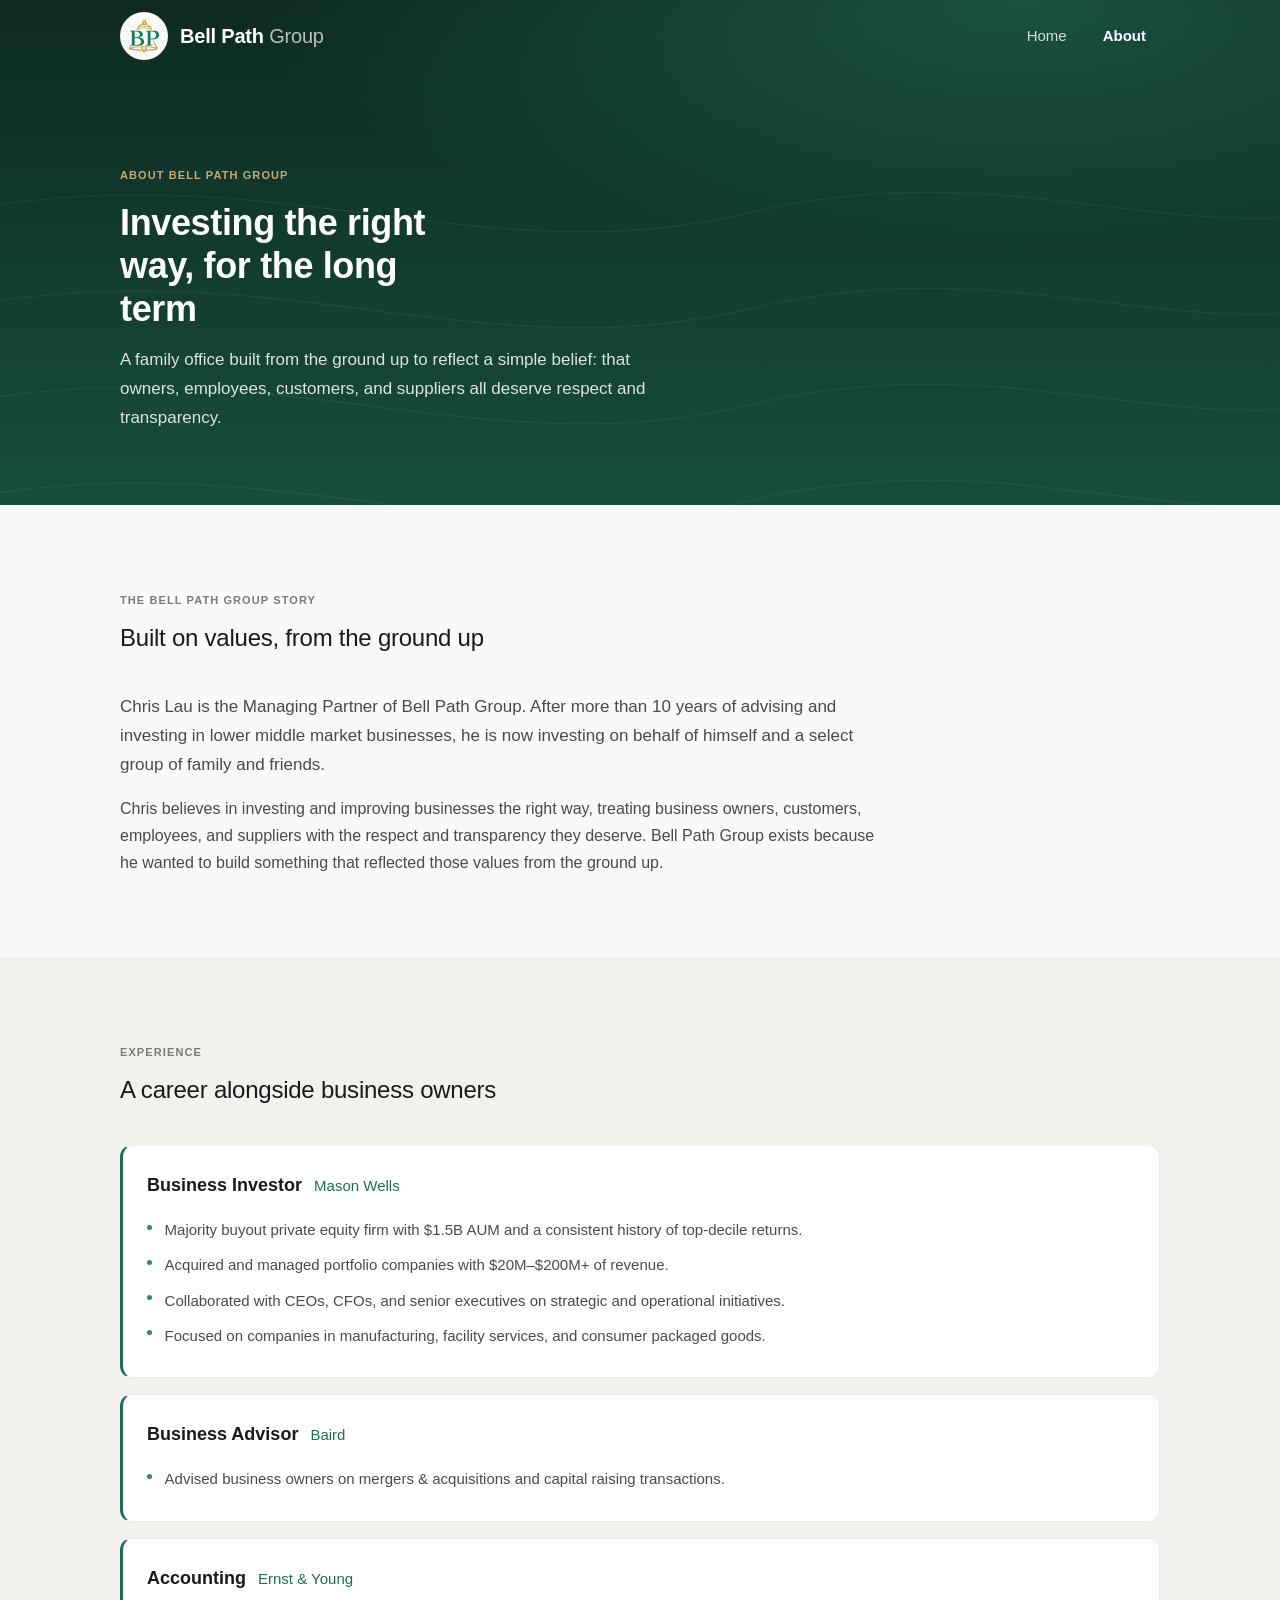
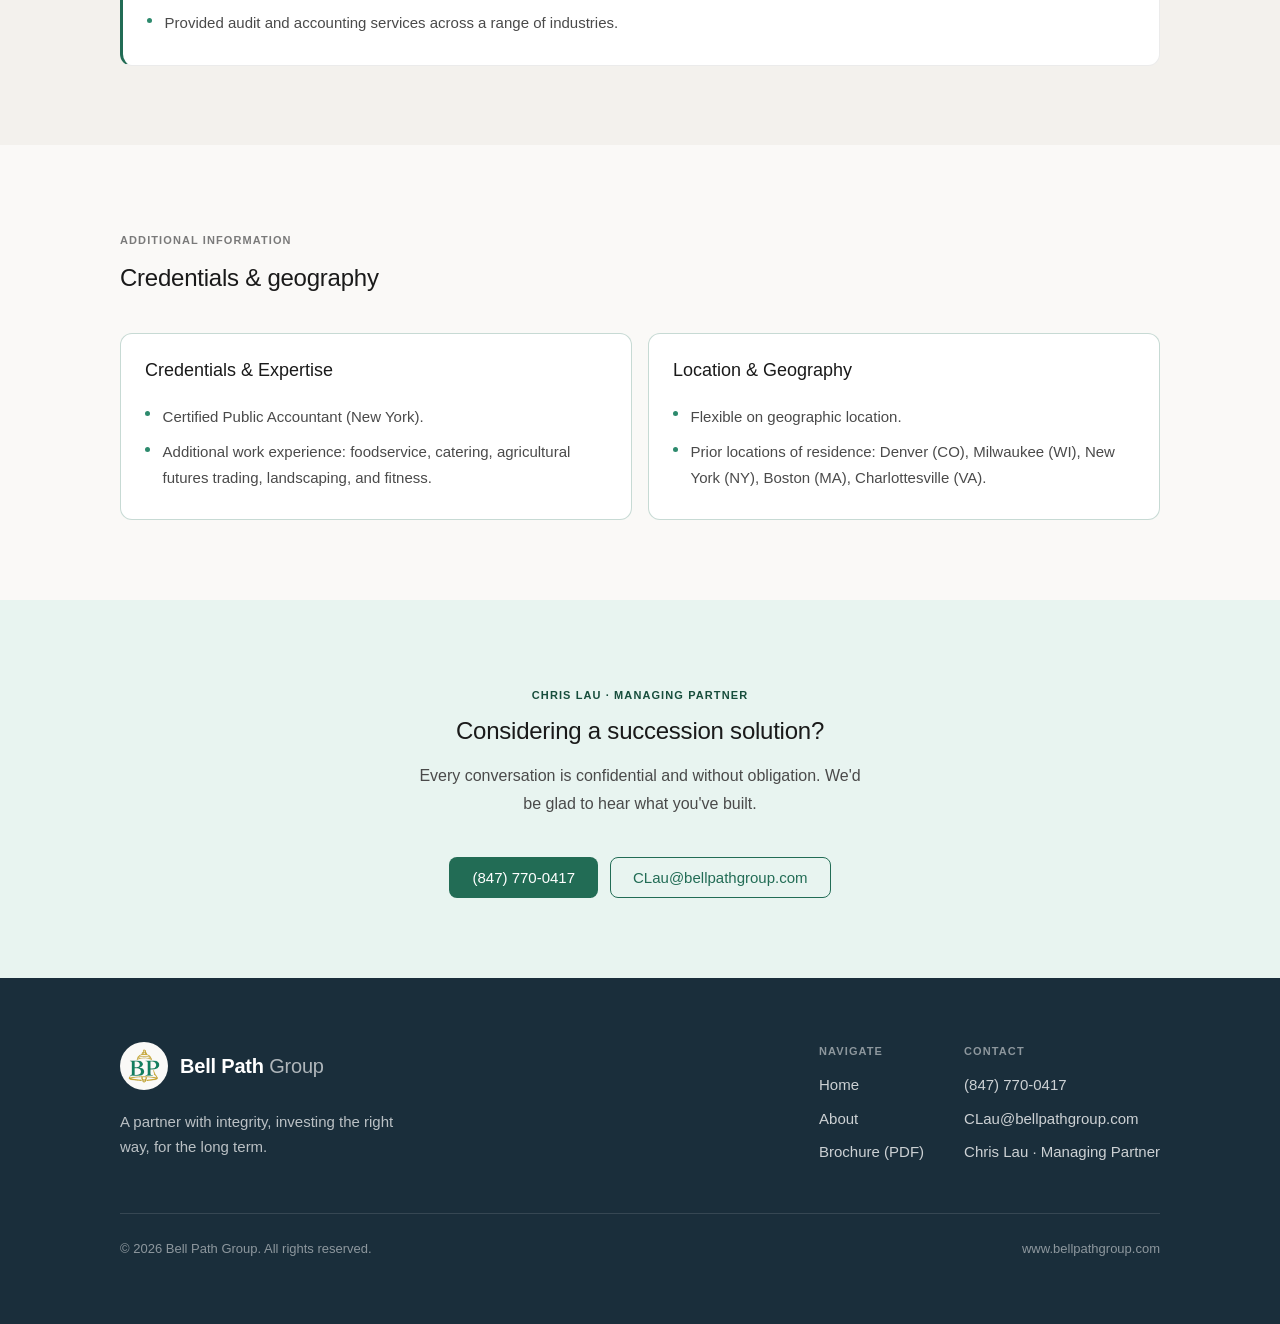
==== commit 001e9190: "Remove Brochure nav button; replace em dashes in body copy; remove Financial Size and Opportunity at" ====
--- a/about/index.html
+++ b/about/index.html
@@ -48,12 +48,6 @@
       <nav class="nav__links" id="nav-links" data-nav-links aria-label="Primary">
         <a class="nav__link" href="/">Home</a>
         <a class="nav__link" href="/about/" aria-current="page">About</a>
-        <a class="btn btn--primary" href="../assets/brochure.pdf" target="_blank" rel="noopener" download>
-          <svg width="16" height="16" viewBox="0 0 24 24" fill="none" stroke="currentColor" stroke-width="2" stroke-linecap="round" stroke-linejoin="round" aria-hidden="true">
-            <path d="M21 15v4a2 2 0 0 1-2 2H5a2 2 0 0 1-2-2v-4"/><polyline points="7 10 12 15 17 10"/><line x1="12" y1="15" x2="12" y2="3"/>
-          </svg>
-          Brochure
-        </a>
       </nav>
     </div>
   </header>
@@ -90,7 +84,7 @@
             and a select group of family and friends.
           </p>
           <p class="body reveal" data-delay="1">
-            Chris believes in investing and improving businesses the right way — treating business
+            Chris believes in investing and improving businesses the right way, treating business
             owners, customers, employees, and suppliers with the respect and transparency they deserve.
             Bell Path Group exists because he wanted to build something that reflected those values
             from the ground up.
@@ -205,7 +199,7 @@
           </span>
           <span class="brand__word">Bell Path <span class="sub">Group</span></span>
         </a>
-        <p class="footer__tagline">A partner with integrity — investing the right way, for the long term.</p>
+        <p class="footer__tagline">A partner with integrity, investing the right way, for the long term.</p>
       </div>
 
       <div class="footer__nav">
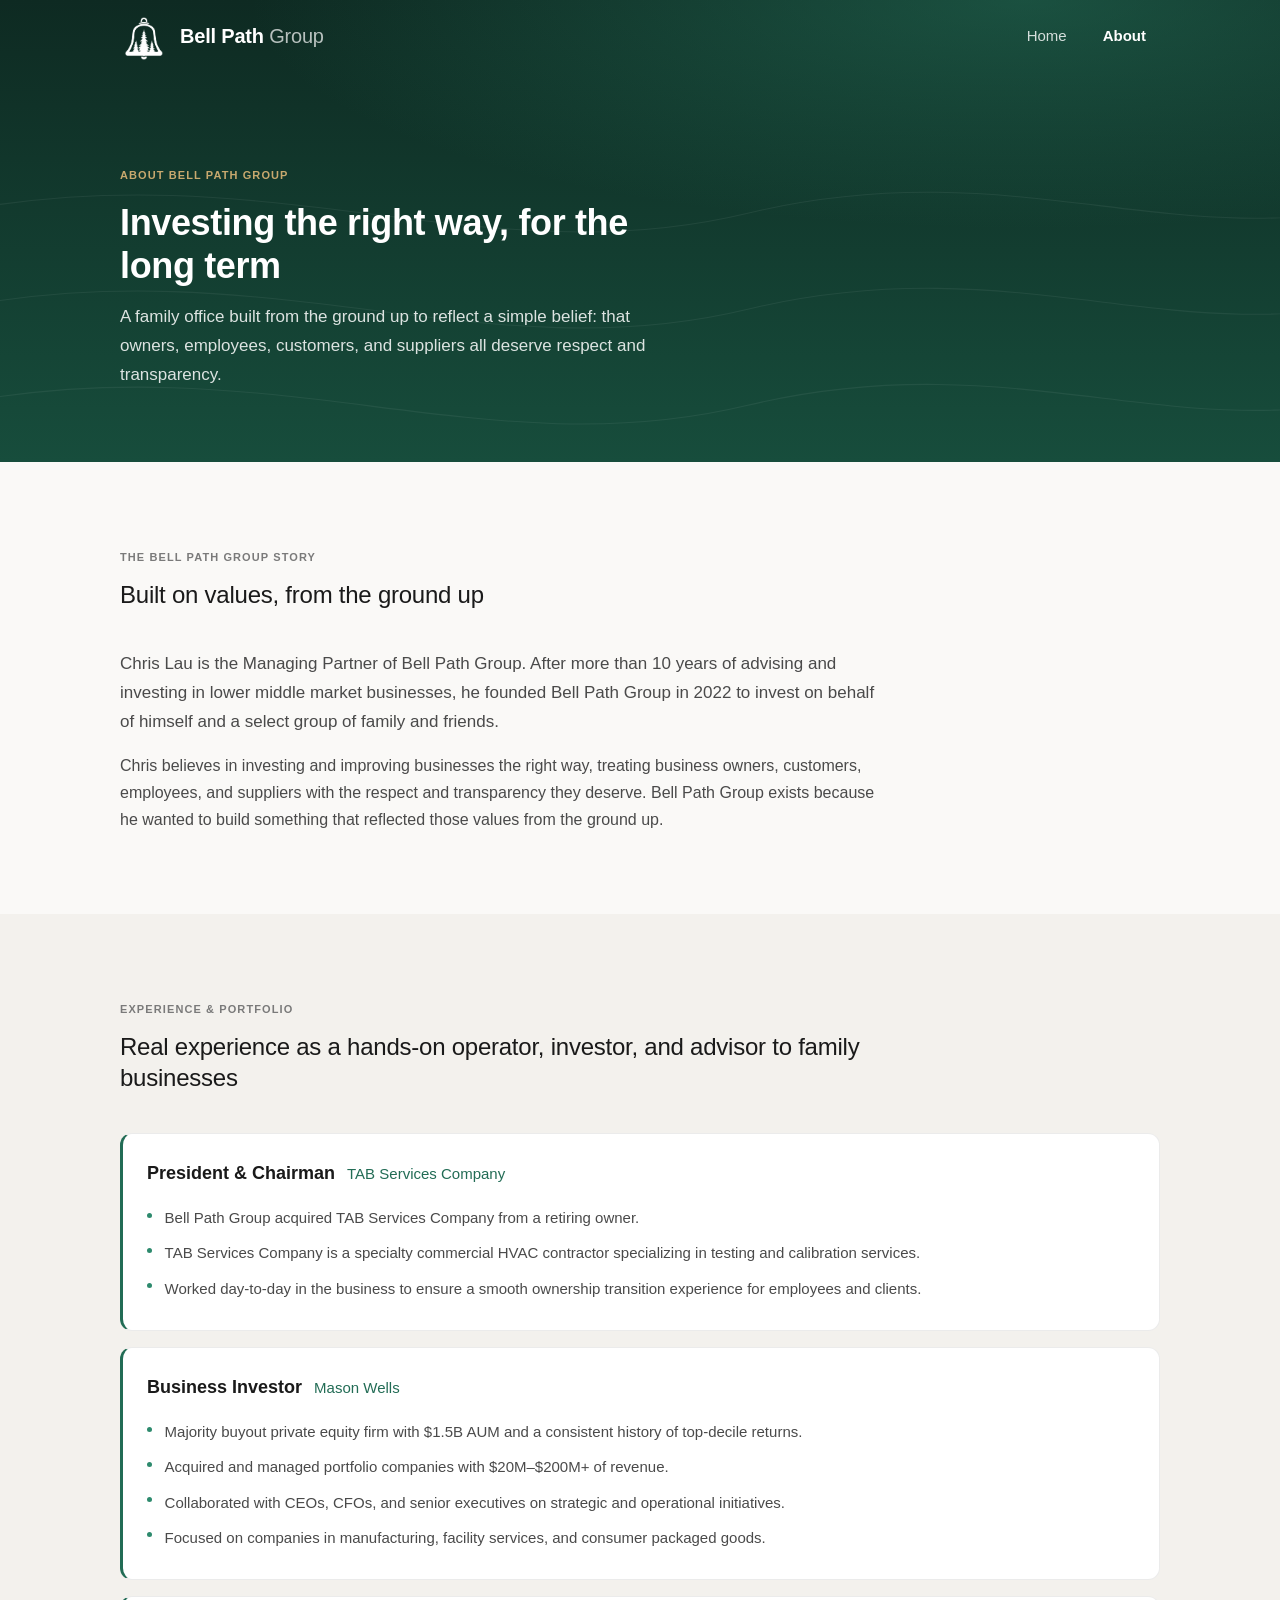
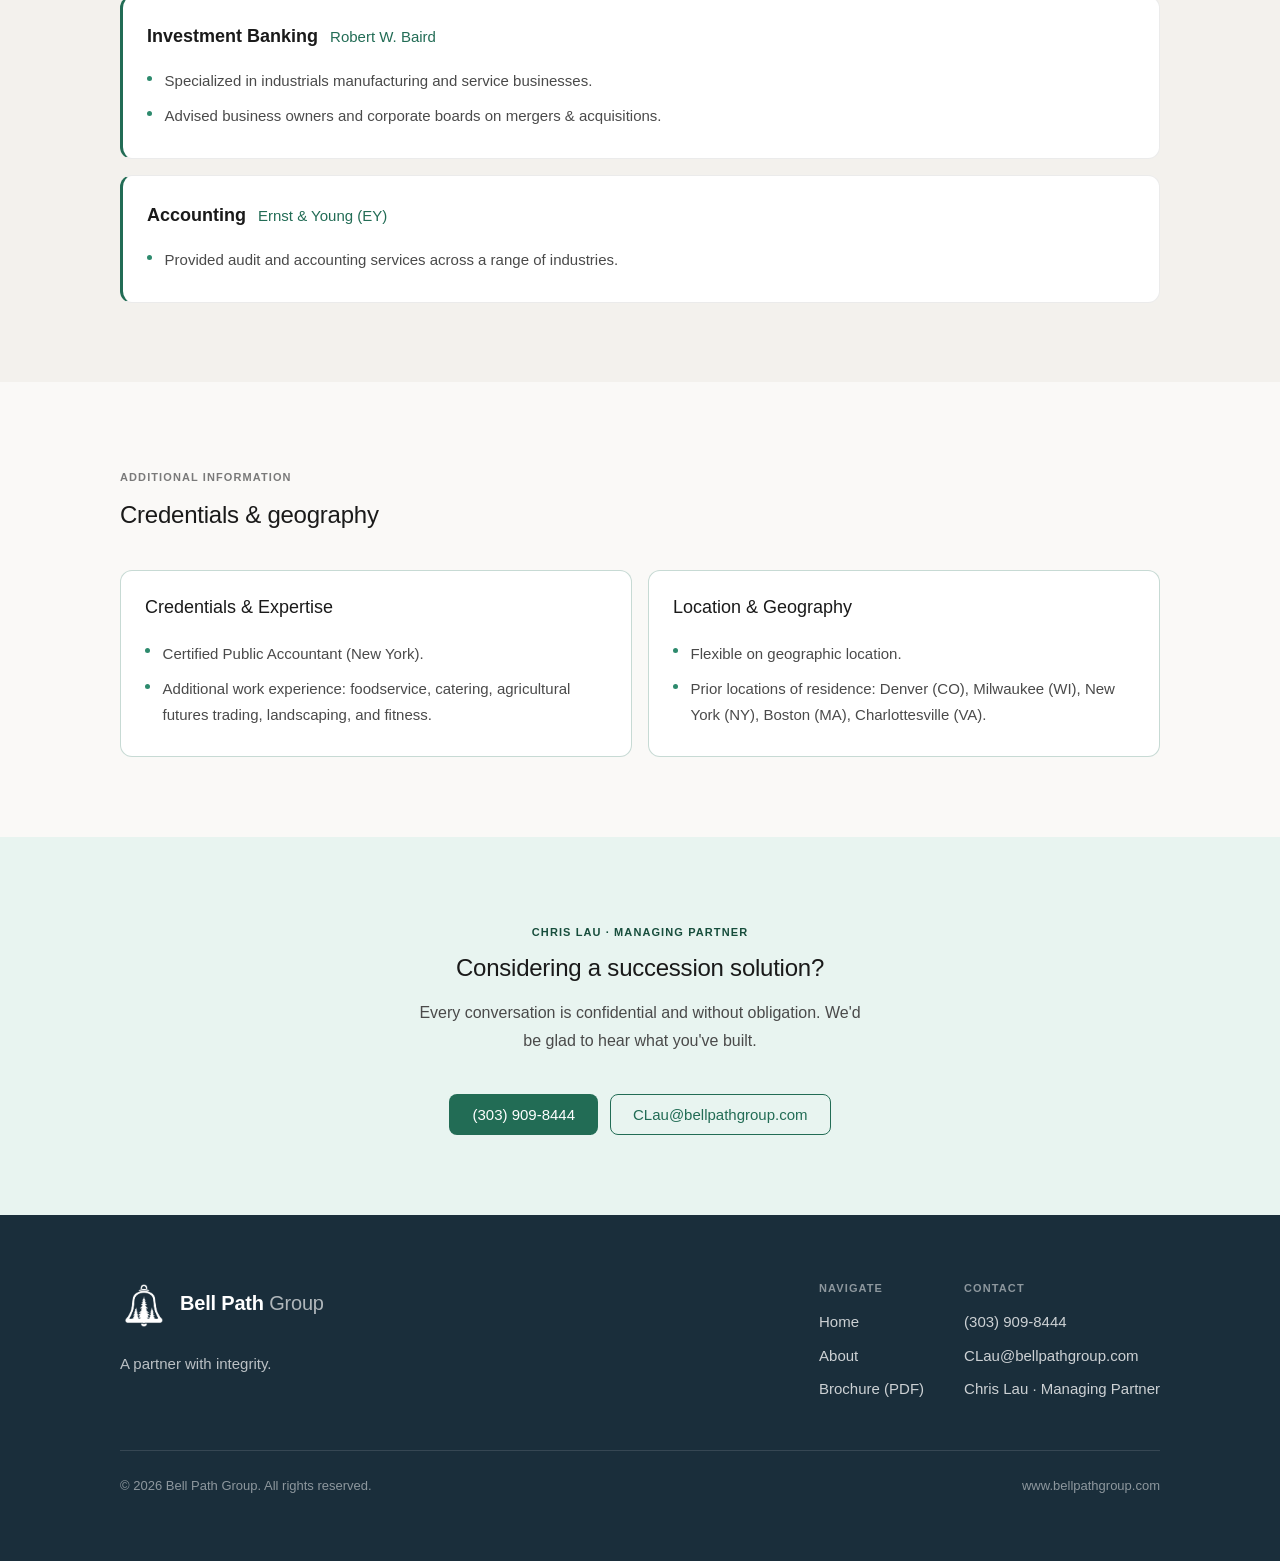
==== commit f628d15f: "Update content, logo, and contact info across all pages - New transparent logo with dual-state (whit" ====
--- a/about/index.html
+++ b/about/index.html
@@ -34,7 +34,8 @@
     <div class="nav__inner">
       <a class="brand" href="/" aria-label="Bell Path Group — home">
         <span class="brand__emblem">
-          <img src="../assets/logo.png" alt="" width="46" height="46" />
+          <img class="logo-white" src="../assets/logo-white.png" alt="" width="46" height="46" />
+          <img class="logo-green" src="../assets/logo-green.png" alt="" width="46" height="46" />
         </span>
         <span class="brand__word">Bell Path <span class="sub">Group</span></span>
       </a>
@@ -80,8 +81,8 @@
         <div class="prose-block">
           <p class="body-lg reveal">
             Chris Lau is the Managing Partner of Bell Path Group. After more than 10 years of advising
-            and investing in lower middle market businesses, he is now investing on behalf of himself
-            and a select group of family and friends.
+            and investing in lower middle market businesses, he founded Bell Path Group in 2022 to invest
+            on behalf of himself and a select group of family and friends.
           </p>
           <p class="body reveal" data-delay="1">
             Chris believes in investing and improving businesses the right way, treating business
@@ -99,12 +100,24 @@
     <section class="section bg-linen">
       <div class="container">
         <div class="section-head reveal">
-          <span class="eyebrow">Experience</span>
-          <h2>A career alongside business owners</h2>
+          <span class="eyebrow">Experience &amp; Portfolio</span>
+          <h2>Real experience as a hands-on operator, investor, and advisor to family businesses</h2>
         </div>
 
         <div class="xp">
           <article class="xp__item reveal">
+            <div class="xp__head">
+              <span class="xp__role">President &amp; Chairman</span>
+              <span class="xp__org">TAB Services Company</span>
+            </div>
+            <ul class="xp__list">
+              <li>Bell Path Group acquired TAB Services Company from a retiring owner.</li>
+              <li>TAB Services Company is a specialty commercial HVAC contractor specializing in testing and calibration services.</li>
+              <li>Worked day-to-day in the business to ensure a smooth ownership transition experience for employees and clients.</li>
+            </ul>
+          </article>
+
+          <article class="xp__item reveal" data-delay="1">
             <div class="xp__head">
               <span class="xp__role">Business Investor</span>
               <span class="xp__org">Mason Wells</span>
@@ -117,20 +130,21 @@
             </ul>
           </article>
 
-          <article class="xp__item reveal" data-delay="1">
-            <div class="xp__head">
-              <span class="xp__role">Business Advisor</span>
-              <span class="xp__org">Baird</span>
-            </div>
-            <ul class="xp__list">
-              <li>Advised business owners on mergers &amp; acquisitions and capital raising transactions.</li>
-            </ul>
-          </article>
-
           <article class="xp__item reveal" data-delay="2">
             <div class="xp__head">
+              <span class="xp__role">Investment Banking</span>
+              <span class="xp__org">Robert W. Baird</span>
+            </div>
+            <ul class="xp__list">
+              <li>Specialized in industrials manufacturing and service businesses.</li>
+              <li>Advised business owners and corporate boards on mergers &amp; acquisitions.</li>
+            </ul>
+          </article>
+
+          <article class="xp__item reveal" data-delay="3">
+            <div class="xp__head">
               <span class="xp__role">Accounting</span>
-              <span class="xp__org">Ernst &amp; Young</span>
+              <span class="xp__org">Ernst &amp; Young (EY)</span>
             </div>
             <ul class="xp__list">
               <li>Provided audit and accounting services across a range of industries.</li>
@@ -180,7 +194,7 @@
           Every conversation is confidential and without obligation. We'd be glad to hear what you've built.
         </p>
         <div class="hero__actions" style="justify-content:center; margin-top: var(--space-10);">
-          <a class="btn btn--primary" href="tel:+18477700417">(847) 770-0417</a>
+          <a class="btn btn--primary" href="tel:+13039098444">(303) 909-8444</a>
           <a class="btn btn--outline" href="mailto:CLau@bellpathgroup.com">CLau@bellpathgroup.com</a>
         </div>
       </div>
@@ -195,11 +209,12 @@
       <div class="footer__brand">
         <a class="brand" href="/" aria-label="Bell Path Group — home">
           <span class="brand__emblem">
-            <img src="../assets/logo.png" alt="" width="46" height="46" />
+            <img class="logo-white" src="../assets/logo-white.png" alt="" width="46" height="46" />
+            <img class="logo-green" src="../assets/logo-green.png" alt="" width="46" height="46" />
           </span>
           <span class="brand__word">Bell Path <span class="sub">Group</span></span>
         </a>
-        <p class="footer__tagline">A partner with integrity, investing the right way, for the long term.</p>
+        <p class="footer__tagline">A partner with integrity.</p>
       </div>
 
       <div class="footer__nav">
@@ -211,7 +226,7 @@
         </div>
         <div class="footer__col">
           <h4>Contact</h4>
-          <a href="tel:+18477700417">(847) 770-0417</a>
+          <a href="tel:+13039098444">(303) 909-8444</a>
           <a href="mailto:CLau@bellpathgroup.com">CLau@bellpathgroup.com</a>
           <p>Chris Lau · Managing Partner</p>
         </div>
--- a/assets/css/styles.css
+++ b/assets/css/styles.css
@@ -206,10 +206,6 @@
 .brand__emblem img { width: 100%; height: 100%; object-fit: contain; display: block; }
 .brand:hover .brand__emblem { opacity: 0.82; }
 
-/* Ivory "coin" backing only where the background is dark, so the green "BP"
-   keeps full contrast. Fades in/out smoothly as the nav transitions. */
-.nav:not(.nav--solid) .brand__emblem,
-.footer__brand .brand__emblem { background: var(--bp-ivory); }
 .brand__word {
   font-size: 1.25rem; font-weight: 600; letter-spacing: -0.01em;
   color: var(--bp-primary);
@@ -217,6 +213,12 @@
   white-space: nowrap;
 }
 .brand__word .sub { font-weight: 400; color: rgba(34, 108, 85, 0.65); }
+
+/* Logo: white on dark hero and footer, natural green when nav is solid */
+.brand__emblem img.logo-white { display: none; }
+.nav:not(.nav--solid) .brand__emblem img.logo-green { filter: brightness(0) invert(1); }
+.nav--solid .brand__emblem img.logo-green { filter: none; }
+.footer__brand .brand__emblem img.logo-green { filter: brightness(0) invert(1); }
 
 /* Over dark hero: invert brand wordmark */
 .nav:not(.nav--solid) .brand__word { color: #fff; }
@@ -621,8 +623,8 @@
   background-size: cover;
 }
 .page-hero .eyebrow { color: var(--bp-gold); margin-bottom: var(--space-4); }
-.page-hero h1 { color: #fff; max-width: 16ch; }
-.page-hero p { color: rgba(255,255,255,0.85); margin-top: var(--space-4); max-width: 56ch; font-size: 1.0625rem; }
+.page-hero h1 { color: #fff; max-width: 28ch; }
+.page-hero p { color: rgba(255,255,255,0.85); margin-top: var(--space-4); max-width: 60ch; font-size: 1.0625rem; }
 
 /* Story prose */
 .prose-block { max-width: var(--maxw-prose); }
--- a/assets/css/styles.css
+++ b/assets/css/styles.css
@@ -206,10 +206,6 @@
 .brand__emblem img { width: 100%; height: 100%; object-fit: contain; display: block; }
 .brand:hover .brand__emblem { opacity: 0.82; }
 
-/* Ivory "coin" backing only where the background is dark, so the green "BP"
-   keeps full contrast. Fades in/out smoothly as the nav transitions. */
-.nav:not(.nav--solid) .brand__emblem,
-.footer__brand .brand__emblem { background: var(--bp-ivory); }
 .brand__word {
   font-size: 1.25rem; font-weight: 600; letter-spacing: -0.01em;
   color: var(--bp-primary);
@@ -217,6 +213,12 @@
   white-space: nowrap;
 }
 .brand__word .sub { font-weight: 400; color: rgba(34, 108, 85, 0.65); }
+
+/* Logo: white on dark hero and footer, natural green when nav is solid */
+.brand__emblem img.logo-white { display: none; }
+.nav:not(.nav--solid) .brand__emblem img.logo-green { filter: brightness(0) invert(1); }
+.nav--solid .brand__emblem img.logo-green { filter: none; }
+.footer__brand .brand__emblem img.logo-green { filter: brightness(0) invert(1); }
 
 /* Over dark hero: invert brand wordmark */
 .nav:not(.nav--solid) .brand__word { color: #fff; }
@@ -621,8 +623,8 @@
   background-size: cover;
 }
 .page-hero .eyebrow { color: var(--bp-gold); margin-bottom: var(--space-4); }
-.page-hero h1 { color: #fff; max-width: 16ch; }
-.page-hero p { color: rgba(255,255,255,0.85); margin-top: var(--space-4); max-width: 56ch; font-size: 1.0625rem; }
+.page-hero h1 { color: #fff; max-width: 28ch; }
+.page-hero p { color: rgba(255,255,255,0.85); margin-top: var(--space-4); max-width: 60ch; font-size: 1.0625rem; }
 
 /* Story prose */
 .prose-block { max-width: var(--maxw-prose); }
